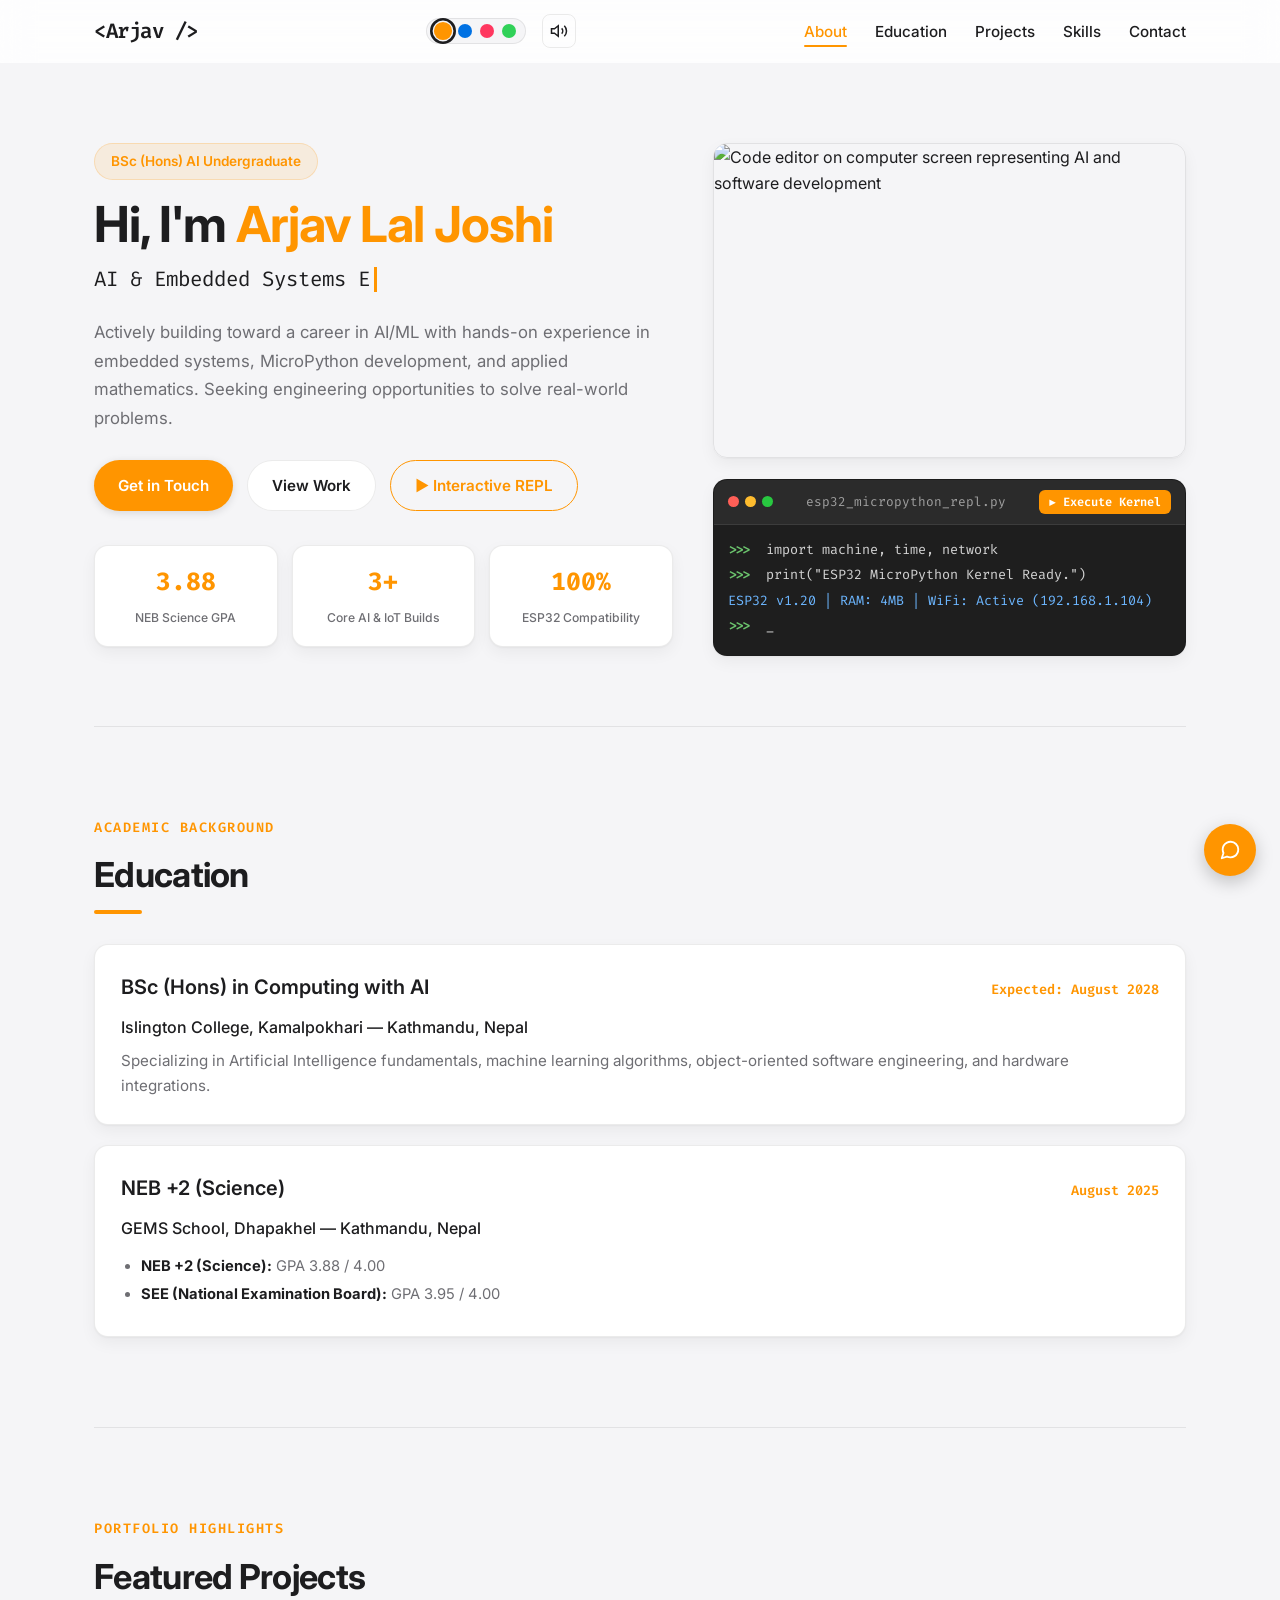
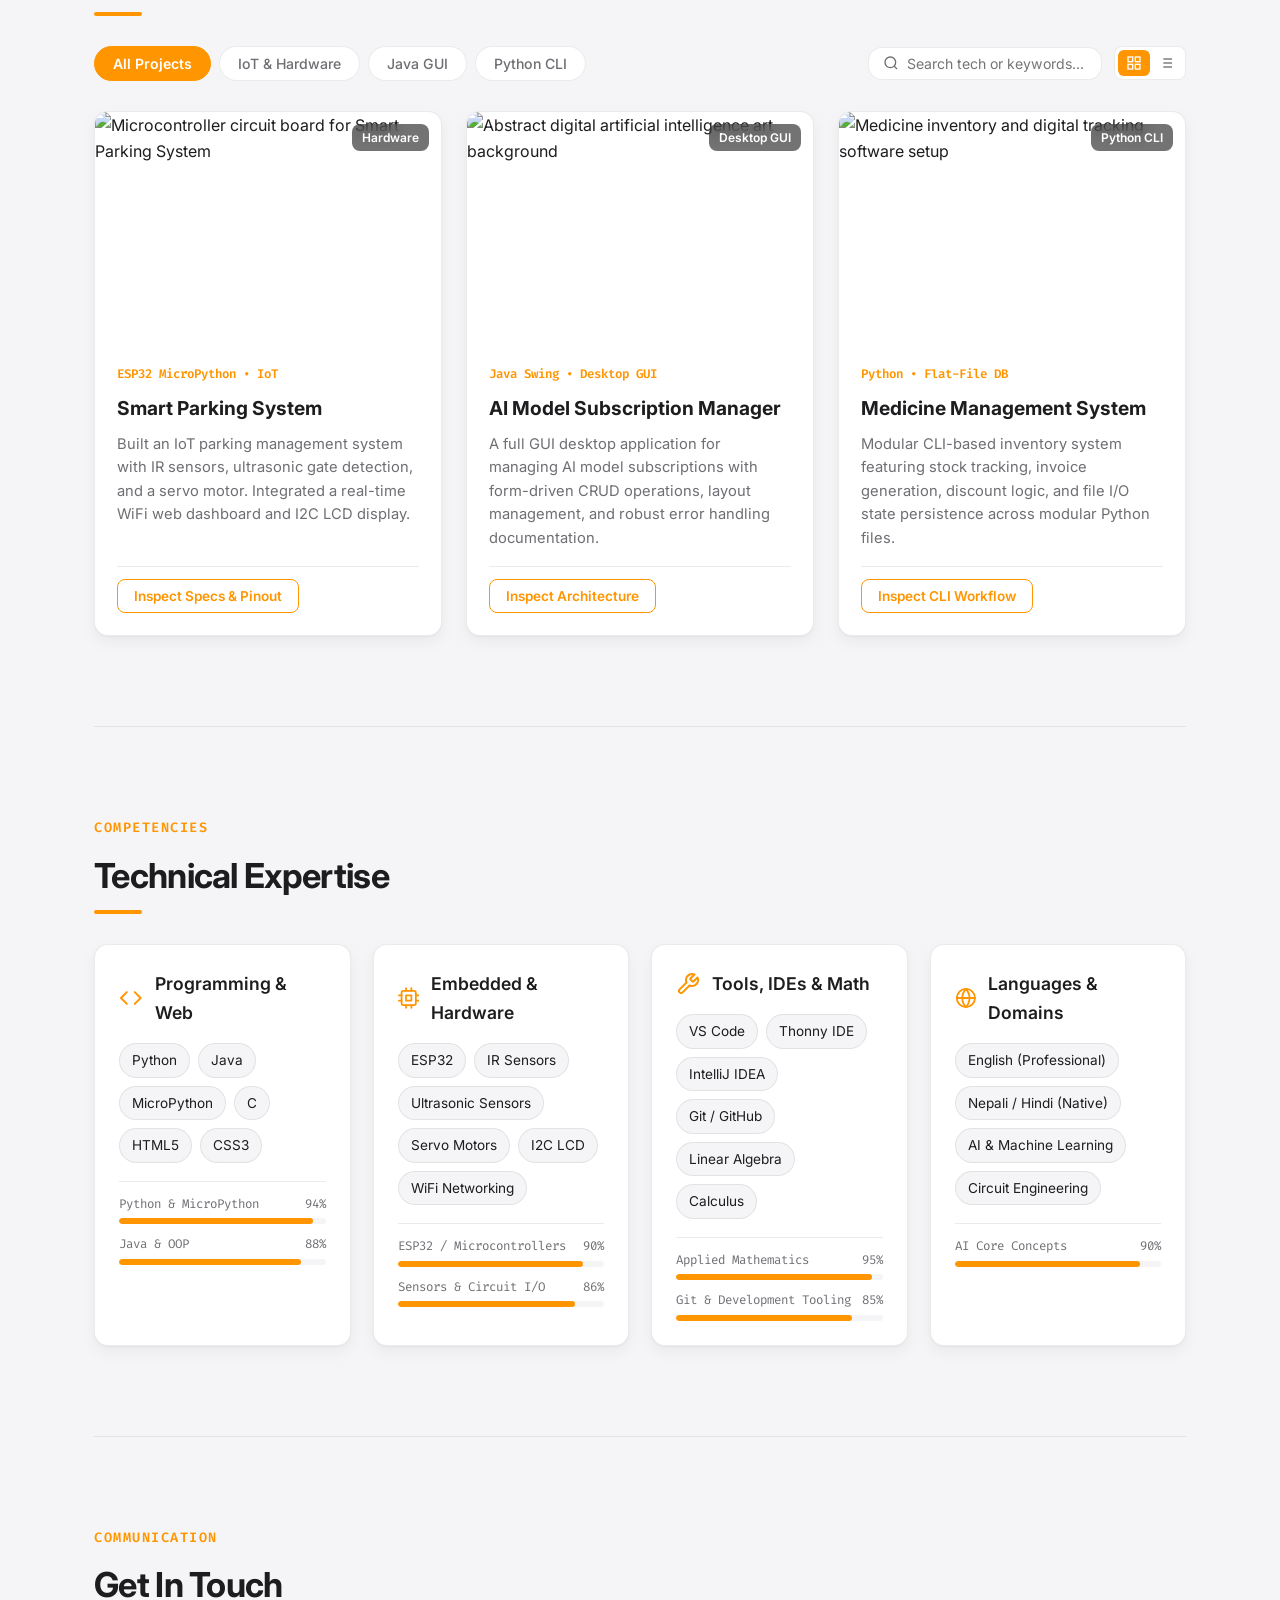
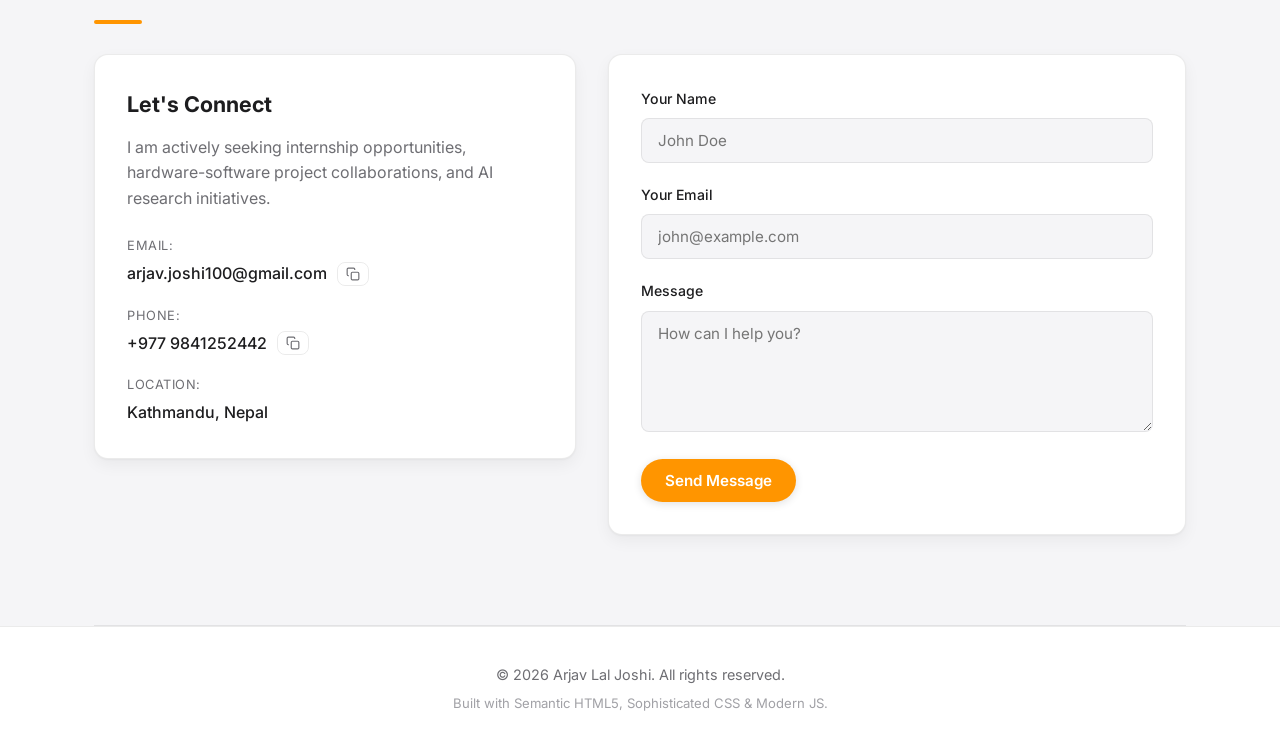
==== index.html @ ec27a420 "First commit" ====
<!DOCTYPE html>
<html lang="en">
<head>
    <meta charset="UTF-8">
    <meta name="viewport" content="width=device-width, initial-scale=1.0">
    <meta name="description" content="Personal portfolio of Arjav Lal Joshi showcasing AI/ML projects, embedded systems, technical skills, education, and contact information.">
    <meta name="keywords" content="Arjav Lal Joshi, AI, Machine Learning, Embedded Systems, ESP32, Python, Java, Portfolio, Islington College">
    <meta name="author" content="Arjav Lal Joshi">
    <meta name="theme-color" content="#f5f5f7">
    
    <!-- Open Graph / Social Media Meta Tags -->
    <meta property="og:type" content="website">
    <meta property="og:title" content="Arjav Lal Joshi | Computing & AI Portfolio">
    <meta property="og:description" content="Explore AI/ML projects, embedded hardware solutions, and technical expertise by Arjav Lal Joshi.">
    <meta property="og:image" content="images/hero-code.jpg">
    <meta property="og:locale" content="en_US">

    <!-- Twitter Card Meta Tags -->
    <meta name="twitter:card" content="summary_large_image">
    <meta name="twitter:title" content="Arjav Lal Joshi | Computing & AI Portfolio">
    <meta name="twitter:description" content="Explore AI/ML projects, embedded hardware solutions, and technical expertise by Arjav Lal Joshi.">
    <meta name="twitter:image" content="images/hero-code.jpg">

    <title>Arjav Lal Joshi | Computing & AI Portfolio</title>
    
    <!-- SVG Favicon Data URI to eliminate 404 Lighthouse latency -->
    <link rel="icon" type="image/svg+xml" href="data:image/svg+xml,<svg xmlns='http://www.w3.org/2000/svg' viewBox='0 0 100 100'><text y='.9em' font-size='90'>⚡</text></svg>">

    <!-- Preconnect & Google Fonts -->
    <link rel="preconnect" href="https://fonts.googleapis.com">
    <link rel="preconnect" href="https://fonts.gstatic.com" crossorigin>
    <link href="https://fonts.googleapis.com/css2?family=Fira+Code:wght@400;600&family=Inter:wght@300;400;500;600;700;800&display=swap" rel="stylesheet">
    
    <!-- Stylesheet -->
    <link rel="stylesheet" href="style.css">

    <!-- JSON-LD Structured Data for SEO -->
    <script type="application/ld+json">
    {
      "@context": "https://schema.org",
      "@type": "Person",
      "name": "Arjav Lal Joshi",
      "jobTitle": "Undergraduate Computing & AI Student",
      "almaMater": "Islington College",
      "email": "arjav.joshi100@gmail.com",
      "telephone": "+9779841252442",
      "address": {
        "@type": "PostalAddress",
        "addressLocality": "Kathmandu",
        "addressCountry": "Nepal"
      },
      "knowsAbout": ["Artificial Intelligence", "Machine Learning", "Embedded Systems", "ESP32", "Python", "Java", "IoT"]
    }
    </script>
</head>
<body>
    <div class="scroll-progress" id="scrollProgress" aria-hidden="true"></div>

    <!-- Skip link for accessibility -->
    <a href="#main-content" class="skip-to-content">Skip to main content</a>

    <!-- Header Navigation -->
    <header class="navbar">
        <div class="nav-container">
            <a href="#about" class="logo" aria-label="Arjav Lal Joshi Home">&lt;Arjav /&gt;</a>
            
            <div class="nav-controls">
                <div class="theme-switcher" title="Change Palette Accent">
                    <button class="theme-dot active" data-theme="amber" title="Royal Amber Gold" aria-label="Amber Gold Theme"></button>
                    <button class="theme-dot" data-theme="sapphire" title="Royal Sapphire Blue" aria-label="Sapphire Theme"></button>
                    <button class="theme-dot" data-theme="crimson" title="Crimson Rose" aria-label="Crimson Theme"></button>
                    <button class="theme-dot" data-theme="sage" title="Forest Sage" aria-label="Sage Theme"></button>
                </div>
                <button id="soundToggle" class="icon-btn" title="Toggle Sound Feedback" aria-label="Toggle Sound Feedback">
                    <svg class="sound-icon" width="18" height="18" viewBox="0 0 24 24" fill="none" stroke="currentColor" stroke-width="2"><polygon points="11 5 6 9 2 9 2 15 6 15 11 19 11 5"></polygon><path class="sound-wave" d="M19.07 4.93a10 10 0 0 1 0 14.14M15.54 8.46a5 5 0 0 1 0 7.07"></path></svg>
                </button>
            </div>

            <button class="menu-toggle" id="menuToggle" aria-label="Toggle Navigation Menu" aria-expanded="false">
                <span class="hamburger-bar"></span>
                <span class="hamburger-bar"></span>
                <span class="hamburger-bar"></span>
            </button>
            <nav id="primaryNav" class="nav-menu">
                <ul class="nav-links">
                    <li><a href="#about">About</a></li>
                    <li><a href="#education">Education</a></li>
                    <li><a href="#projects">Projects</a></li>
                    <li><a href="#skills">Skills</a></li>
                    <li><a href="#contact">Contact</a></li>
                </ul>
            </nav>
        </div>
    </header>

    <!-- Ambient Background Blobs -->
    <div class="ambient-background" aria-hidden="true">
        <div class="blob blob-1"></div>
        <div class="blob blob-2"></div>
    </div>

    <!-- Main Content -->
    <main id="main-content">

        <!-- Hero / About Section -->
        <section id="about" class="hero-section reveal">
            <div class="hero-content">
                <div class="badge-wrapper">
                    <span class="badge">BSc (Hons) AI Undergraduate</span>
                </div>
                <h1>Hi, I'm <span class="highlight">Arjav Lal Joshi</span></h1>
                <h2><span id="typing-text" class="typing-text">AI &amp; Embedded Systems Engineer</span><span class="cursor" aria-hidden="true">&nbsp;</span></h2>
                <p class="bio">
                    Actively building toward a career in AI/ML with hands-on experience in embedded systems, MicroPython development, and applied mathematics. Seeking engineering opportunities to solve real-world problems.
                </p>
                <div class="hero-cta">
                    <a href="#contact" class="btn btn-primary">Get in Touch</a>
                    <a href="#projects" class="btn btn-secondary">View Work</a>
                    <button id="openTerminalBtn" class="btn btn-outline">▶ Interactive REPL</button>
                </div>

                <!-- Hero Stats Counter Band -->
                <div class="hero-stats-band">
                    <div class="stat-card glow-card">
                        <span class="stat-number" data-target="3.88">3.88</span>
                        <span class="stat-label">NEB Science GPA</span>
                    </div>
                    <div class="stat-card glow-card">
                        <span class="stat-number" data-target="3">3+</span>
                        <span class="stat-label">Core AI &amp; IoT Builds</span>
                    </div>
                    <div class="stat-card glow-card">
                        <span class="stat-number" data-target="100">100%</span>
                        <span class="stat-label">ESP32 Compatibility</span>
                    </div>
                </div>
            </div>

            <div class="hero-right-column">
                <div class="hero-image image-tilt">
                    <div class="img-wrapper">
                        <img src="images/hero-code.jpg" alt="Code editor on computer screen representing AI and software development" width="800" height="533" loading="eager" fetchpriority="high" decoding="async">
                    </div>
                </div>

                <!-- Interactive Hardware / Python Simulator Widget -->
                <div class="hero-terminal glow-card" id="heroTerminal">
                    <div class="terminal-header">
                        <div class="terminal-dots">
                            <span class="dot red"></span>
                            <span class="dot yellow"></span>
                            <span class="dot green"></span>
                        </div>
                        <span class="terminal-title">esp32_micropython_repl.py</span>
                        <button class="terminal-run-btn" id="runTerminalBtn">▶ Execute Kernel</button>
                    </div>
                    <div class="terminal-body" id="terminalConsole">
                        <div class="term-line"><span class="term-prompt">&gt;&gt;&gt;</span> import machine, time, network</div>
                        <div class="term-line"><span class="term-prompt">&gt;&gt;&gt;</span> print("ESP32 MicroPython Kernel Ready.")</div>
                        <div class="term-line term-out">ESP32 v1.20 | RAM: 4MB | WiFi: Active (192.168.1.104)</div>
                        <div class="term-line"><span class="term-prompt">&gt;&gt;&gt;</span> <span class="term-cursor">_</span></div>
                    </div>
                </div>
            </div>
        </section>

        <!-- Education Section -->
        <section id="education" class="section reveal">
            <div class="section-header">
                <span class="section-tag">Academic Background</span>
                <h2 class="section-title">Education</h2>
            </div>
            <div class="timeline">
                <article class="timeline-card glow-card">
                    <div class="card-header">
                        <h3>BSc (Hons) in Computing with AI</h3>
                        <span class="date">Expected: August 2028</span>
                    </div>
                    <p class="institution">Islington College, Kamalpokhari — Kathmandu, Nepal</p>
                    <p class="card-desc">Specializing in Artificial Intelligence fundamentals, machine learning algorithms, object-oriented software engineering, and hardware integrations.</p>
                </article>

                <article class="timeline-card glow-card">
                    <div class="card-header">
                        <h3>NEB +2 (Science)</h3>
                        <span class="date">August 2025</span>
                    </div>
                    <p class="institution">GEMS School, Dhapakhel — Kathmandu, Nepal</p>
                    <ul class="gpa-list">
                        <li><strong>NEB +2 (Science):</strong> GPA 3.88 / 4.00</li>
                        <li><strong>SEE (National Examination Board):</strong> GPA 3.95 / 4.00</li>
                    </ul>
                </article>
            </div>
        </section>

        <!-- Projects Section -->
        <section id="projects" class="section reveal">
            <div class="section-header">
                <span class="section-tag">Portfolio Highlights</span>
                <h2 class="section-title">Featured Projects</h2>
            </div>

            <!-- Interactive Project Filter & View Controls -->
            <div class="project-toolbar">
                <div class="filter-container" role="tablist" aria-label="Project Categories">
                    <button class="filter-btn active" data-filter="all" role="tab" aria-selected="true">All Projects</button>
                    <button class="filter-btn" data-filter="iot" role="tab" aria-selected="false">IoT &amp; Hardware</button>
                    <button class="filter-btn" data-filter="java" role="tab" aria-selected="false">Java GUI</button>
                    <button class="filter-btn" data-filter="python" role="tab" aria-selected="false">Python CLI</button>
                </div>

                <div class="project-actions-bar">
                    <div class="search-box">
                        <svg width="16" height="16" viewBox="0 0 24 24" fill="none" stroke="currentColor" stroke-width="2"><circle cx="11" cy="11" r="8"></circle><line x1="21" y1="21" x2="16.65" y2="16.65"></line></svg>
                        <input type="text" id="projectSearch" placeholder="Search tech or keywords..." aria-label="Search Projects">
                    </div>
                    <div class="layout-toggle" role="group" aria-label="Project View Layout">
                        <button id="gridViewBtn" class="layout-btn active" title="Grid View" aria-label="Grid View">
                            <svg width="16" height="16" viewBox="0 0 24 24" fill="none" stroke="currentColor" stroke-width="2"><rect x="3" y="3" width="7" height="7"></rect><rect x="14" y="3" width="7" height="7"></rect><rect x="14" y="14" width="7" height="7"></rect><rect x="3" y="14" width="7" height="7"></rect></svg>
                        </button>
                        <button id="listViewBtn" class="layout-btn" title="List View" aria-label="List View">
                            <svg width="16" height="16" viewBox="0 0 24 24" fill="none" stroke="currentColor" stroke-width="2"><line x1="8" y1="6" x2="21" y2="6"></line><line x1="8" y1="12" x2="21" y2="12"></line><line x1="8" y1="18" x2="21" y2="18"></line><line x1="3" y1="6" x2="3.01" y2="6"></line><line x1="3" y1="12" x2="3.01" y2="12"></line><line x1="3" y1="18" x2="3.01" y2="18"></line></svg>
                        </button>
                    </div>
                </div>
            </div>

            <div class="projects-grid" id="projectsGrid">

                <article class="project-card glow-card" data-category="iot" data-tags="esp32 micropython iot hardware web dashboard ultrasonic servo">
                    <div class="project-image">
                        <img src="images/smart-parking.jpg" alt="Microcontroller circuit board for Smart Parking System" width="600" height="400" loading="lazy" decoding="async">
                        <span class="project-badge">Hardware</span>
                    </div>
                    <div class="project-content">
                        <span class="project-tag">ESP32 MicroPython • IoT</span>
                        <h3>Smart Parking System</h3>
                        <p>Built an IoT parking management system with IR sensors, ultrasonic gate detection, and a servo motor. Integrated a real-time WiFi web dashboard and I2C LCD display.</p>
                        <div class="project-card-footer">
                            <button class="btn btn-sm btn-outline inspect-project-btn" data-project="parking">
                                Inspect Specs &amp; Pinout
                            </button>
                        </div>
                    </div>
                </article>

                <article class="project-card glow-card" data-category="java" data-tags="java swing desktop gui crud oops layout data-structures">
                    <div class="project-image">
                        <img src="images/ai-manager.jpg" alt="Abstract digital artificial intelligence art background" width="600" height="400" loading="lazy" decoding="async">
                        <span class="project-badge">Desktop GUI</span>
                    </div>
                    <div class="project-content">
                        <span class="project-tag">Java Swing • Desktop GUI</span>
                        <h3>AI Model Subscription Manager</h3>
                        <p>A full GUI desktop application for managing AI model subscriptions with form-driven CRUD operations, layout management, and robust error handling documentation.</p>
                        <div class="project-card-footer">
                            <button class="btn btn-sm btn-outline inspect-project-btn" data-project="aimanager">
                                Inspect Architecture
                            </button>
                        </div>
                    </div>
                </article>

                <article class="project-card glow-card" data-category="python" data-tags="python cli modular inventory stock invoice file-io database">
                    <div class="project-image">
                        <img src="images/medicine-app.jpg" alt="Medicine inventory and digital tracking software setup" width="600" height="400" loading="lazy" decoding="async">
                        <span class="project-badge">Python CLI</span>
                    </div>
                    <div class="project-content">
                        <span class="project-tag">Python • Flat-File DB</span>
                        <h3>Medicine Management System</h3>
                        <p>Modular CLI-based inventory system featuring stock tracking, invoice generation, discount logic, and file I/O state persistence across modular Python files.</p>
                        <div class="project-card-footer">
                            <button class="btn btn-sm btn-outline inspect-project-btn" data-project="medicine">
                                Inspect CLI Workflow
                            </button>
                        </div>
                    </div>
                </article>

            </div>
        </section>

        <!-- Skills Section -->
        <section id="skills" class="section reveal">
            <div class="section-header">
                <span class="section-tag">Competencies</span>
                <h2 class="section-title">Technical Expertise</h2>
            </div>
            <div class="skills-grid">
                
                <div class="skill-category glow-card">
                    <div class="skill-category-header">
                        <svg width="24" height="24" viewBox="0 0 24 24" fill="none" stroke="currentColor" stroke-width="2" stroke-linecap="round" stroke-linejoin="round" aria-hidden="true"><polyline points="16 18 22 12 16 6"></polyline><polyline points="8 6 2 12 8 18"></polyline></svg>
                        <h3>Programming &amp; Web</h3>
                    </div>
                    <div class="skill-tags">
                        <span>Python</span>
                        <span>Java</span>
                        <span>MicroPython</span>
                        <span>C</span>
                        <span>HTML5</span>
                        <span>CSS3</span>
                    </div>
                    <div class="skill-meter-group">
                        <div class="skill-meter">
                            <div class="skill-meter-label"><span>Python &amp; MicroPython</span> <span>94%</span></div>
                            <div class="skill-bar-bg"><div class="skill-bar-fill" style="width: 94%;"></div></div>
                        </div>
                        <div class="skill-meter">
                            <div class="skill-meter-label"><span>Java &amp; OOP</span> <span>88%</span></div>
                            <div class="skill-bar-bg"><div class="skill-bar-fill" style="width: 88%;"></div></div>
                        </div>
                    </div>
                </div>

                <div class="skill-category glow-card">
                    <div class="skill-category-header">
                        <svg width="24" height="24" viewBox="0 0 24 24" fill="none" stroke="currentColor" stroke-width="2" stroke-linecap="round" stroke-linejoin="round" aria-hidden="true"><rect x="4" y="4" width="16" height="16" rx="2" ry="2"></rect><rect x="9" y="9" width="6" height="6"></rect><line x1="9" y1="1" x2="9" y2="4"></line><line x1="15" y1="1" x2="15" y2="4"></line><line x1="9" y1="20" x2="9" y2="23"></line><line x1="15" y1="20" x2="15" y2="23"></line><line x1="20" y1="9" x2="23" y2="9"></line><line x1="20" y1="15" x2="23" y2="15"></line><line x1="1" y1="9" x2="4" y2="9"></line><line x1="1" y1="15" x2="4" y2="15"></line></svg>
                        <h3>Embedded &amp; Hardware</h3>
                    </div>
                    <div class="skill-tags">
                        <span>ESP32</span>
                        <span>IR Sensors</span>
                        <span>Ultrasonic Sensors</span>
                        <span>Servo Motors</span>
                        <span>I2C LCD</span>
                        <span>WiFi Networking</span>
                    </div>
                    <div class="skill-meter-group">
                        <div class="skill-meter">
                            <div class="skill-meter-label"><span>ESP32 / Microcontrollers</span> <span>90%</span></div>
                            <div class="skill-bar-bg"><div class="skill-bar-fill" style="width: 90%;"></div></div>
                        </div>
                        <div class="skill-meter">
                            <div class="skill-meter-label"><span>Sensors &amp; Circuit I/O</span> <span>86%</span></div>
                            <div class="skill-bar-bg"><div class="skill-bar-fill" style="width: 86%;"></div></div>
                        </div>
                    </div>
                </div>

                <div class="skill-category glow-card">
                    <div class="skill-category-header">
                        <svg width="24" height="24" viewBox="0 0 24 24" fill="none" stroke="currentColor" stroke-width="2" stroke-linecap="round" stroke-linejoin="round" aria-hidden="true"><path d="M14.7 6.3a1 1 0 0 0 0 1.4l1.6 1.6a1 1 0 0 0 1.4 0l3.77-3.77a6 6 0 0 1-7.94 7.94l-6.91 6.91a2.12 2.12 0 0 1-3-3l6.91-6.91a6 6 0 0 1 7.94-7.94l-3.76 3.76z"></path></svg>
                        <h3>Tools, IDEs &amp; Math</h3>
                    </div>
                    <div class="skill-tags">
                        <span>VS Code</span>
                        <span>Thonny IDE</span>
                        <span>IntelliJ IDEA</span>
                        <span>Git / GitHub</span>
                        <span>Linear Algebra</span>
                        <span>Calculus</span>
                    </div>
                    <div class="skill-meter-group">
                        <div class="skill-meter">
                            <div class="skill-meter-label"><span>Applied Mathematics</span> <span>95%</span></div>
                            <div class="skill-bar-bg"><div class="skill-bar-fill" style="width: 95%;"></div></div>
                        </div>
                        <div class="skill-meter">
                            <div class="skill-meter-label"><span>Git &amp; Development Tooling</span> <span>85%</span></div>
                            <div class="skill-bar-bg"><div class="skill-bar-fill" style="width: 85%;"></div></div>
                        </div>
                    </div>
                </div>

                <div class="skill-category glow-card">
                    <div class="skill-category-header">
                        <svg width="24" height="24" viewBox="0 0 24 24" fill="none" stroke="currentColor" stroke-width="2" stroke-linecap="round" stroke-linejoin="round" aria-hidden="true"><circle cx="12" cy="12" r="10"></circle><line x1="2" y1="12" x2="22" y2="12"></line><path d="M12 2a15.3 15.3 0 0 1 4 10 15.3 15.3 0 0 1-4 10 15.3 15.3 0 0 1-4-10 15.3 15.3 0 0 1 4-10z"></path></svg>
                        <h3>Languages &amp; Domains</h3>
                    </div>
                    <div class="skill-tags">
                        <span>English (Professional)</span>
                        <span>Nepali / Hindi (Native)</span>
                        <span>AI &amp; Machine Learning</span>
                        <span>Circuit Engineering</span>
                    </div>
                    <div class="skill-meter-group">
                        <div class="skill-meter">
                            <div class="skill-meter-label"><span>AI Core Concepts</span> <span>90%</span></div>
                            <div class="skill-bar-bg"><div class="skill-bar-fill" style="width: 90%;"></div></div>
                        </div>
                    </div>
                </div>

            </div>
        </section>

        <!-- Contact Section -->
        <section id="contact" class="section reveal">
            <div class="section-header">
                <span class="section-tag">Communication</span>
                <h2 class="section-title">Get In Touch</h2>
            </div>
            <div class="contact-container">
                <div class="contact-info glow-card">
                    <h3>Let's Connect</h3>
                    <p>I am actively seeking internship opportunities, hardware-software project collaborations, and AI research initiatives.</p>
                    
                    <address class="contact-details">
                        <div class="contact-item">
                            <span class="contact-label">Email:</span>
                            <div class="contact-action-row">
                                <a href="mailto:arjav.joshi100@gmail.com" class="contact-link">arjav.joshi100@gmail.com</a>
                                <button class="copy-btn" data-copy="arjav.joshi100@gmail.com" title="Copy Email" aria-label="Copy Email">
                                    <svg width="14" height="14" viewBox="0 0 24 24" fill="none" stroke="currentColor" stroke-width="2"><rect x="9" y="9" width="13" height="13" rx="2" ry="2"></rect><path d="M5 15H4a2 2 0 0 1-2-2V4a2 2 0 0 1 2-2h9a2 2 0 0 1 2 2v1"></path></svg>
                                </button>
                            </div>
                        </div>
                        <div class="contact-item">
                            <span class="contact-label">Phone:</span>
                            <div class="contact-action-row">
                                <a href="tel:+9779841252442" class="contact-link">+977 9841252442</a>
                                <button class="copy-btn" data-copy="+9779841252442" title="Copy Phone" aria-label="Copy Phone">
                                    <svg width="14" height="14" viewBox="0 0 24 24" fill="none" stroke="currentColor" stroke-width="2"><rect x="9" y="9" width="13" height="13" rx="2" ry="2"></rect><path d="M5 15H4a2 2 0 0 1-2-2V4a2 2 0 0 1 2-2h9a2 2 0 0 1 2 2v1"></path></svg>
                                </button>
                            </div>
                        </div>
                        <div class="contact-item">
                            <span class="contact-label">Location:</span>
                            <span class="contact-value">Kathmandu, Nepal</span>
                        </div>
                    </address>
                </div>

                <form class="contact-form glow-card" id="contactForm" aria-label="Contact Form">
                    <div class="form-group">
                        <label for="name">Your Name</label>
                        <input type="text" id="name" name="name" placeholder="John Doe" required autocomplete="name">
                    </div>

                    <div class="form-group">
                        <label for="email">Your Email</label>
                        <input type="email" id="email" name="email" placeholder="john@example.com" required autocomplete="email">
                    </div>

                    <div class="form-group">
                        <label for="message">Message</label>
                        <textarea id="message" name="message" rows="5" placeholder="How can I help you?" required></textarea>
                    </div>

                    <button type="submit" class="btn btn-primary" id="submitBtn">
                        <span>Send Message</span>
                    </button>
                    <div id="formFeedback" class="form-feedback" aria-live="polite"></div>
                </form>
            </div>
        </section>

    </main>

    <!-- Project Inspect Modal Dialog -->
    <div id="projectModal" class="modal-overlay" aria-hidden="true" role="dialog" aria-modal="true" aria-labelledby="modalTitle">
        <div class="modal-card glow-card">
            <div class="modal-header">
                <h3 id="modalTitle">Project Specification</h3>
                <button class="modal-close" id="modalCloseBtn" aria-label="Close Dialog">&times;</button>
            </div>
            <div class="modal-body" id="modalBodyContent">
                <!-- Injected dynamically via script.js -->
            </div>
        </div>
    </div>

    <!-- Footer -->
    <footer>
        <div class="footer-content">
            <p>&copy; 2026 Arjav Lal Joshi. All rights reserved.</p>
            <p class="footer-subtitle">Built with Semantic HTML5, Sophisticated CSS &amp; Modern JS.</p>
        </div>
    </footer>

    <!-- Interactive Script -->
    <script src="script.js"></script>

    <!-- Chat Widget: a macOS Messages–style Q&A helper about Arjav.
         Draggable, closed by default, invite bubble nudges the visitor. -->
    <div id="mcChatWidget" class="mc-chat-widget">
        <div class="mc-invite-bubble" id="mcInviteBubble" role="button" tabindex="0">
            Ask me about Arjav!
        </div>

        <button class="mc-toggle-btn" id="mcToggleBtn" aria-label="Open chat about Arjav" aria-expanded="false" title="Ask about Arjav">
            <svg width="22" height="22" viewBox="0 0 24 24" fill="none" stroke="currentColor" stroke-width="2" stroke-linecap="round" stroke-linejoin="round" aria-hidden="true"><path d="M21 11.5a8.38 8.38 0 0 1-.9 3.8 8.5 8.5 0 0 1-7.6 4.7 8.38 8.38 0 0 1-3.8-.9L3 21l1.9-5.7a8.38 8.38 0 0 1-.9-3.8 8.5 8.5 0 0 1 4.7-7.6 8.38 8.38 0 0 1 3.8-.9h.5a8.48 8.48 0 0 1 8 8v.5z"></path></svg>
        </button>

        <div class="mc-chat-panel" id="mcChatPanel" aria-hidden="true">
            <div class="mc-chat-header" id="mcChatHeader">
                <div class="terminal-dots" aria-hidden="true">
                    <span class="dot red"></span>
                    <span class="dot yellow"></span>
                    <span class="dot green"></span>
                </div>
                <span class="mc-chat-title">Chat about Arjav</span>
                <button class="mc-chat-close" id="mcChatClose" aria-label="Close chat">×</button>
            </div>
            <div class="mc-chat-log" id="mcChatLog" aria-live="polite"></div>
            <form class="mc-chat-input-row" id="mcChatForm">
                <input type="text" id="mcChatInput" class="mc-chat-input" placeholder="Type a message..." autocomplete="off" maxlength="140" aria-label="Type your question about Arjav">
                <button type="submit" class="mc-chat-send" aria-label="Send message">
                    <svg width="16" height="16" viewBox="0 0 24 24" fill="none" stroke="currentColor" stroke-width="2" stroke-linecap="round" stroke-linejoin="round" aria-hidden="true"><line x1="22" y1="2" x2="11" y2="13"></line><polygon points="22 2 15 22 11 13 2 9 22 2"></polygon></svg>
                </button>
            </form>
        </div>
    </div>
</body>
</html>
---- style.css ----
/* ==========================================================================
   Portfolio Styling — Clean macOS-inspired Light Theme
   Palette: White & light gray surfaces, San Francisco system font,
            simple flat accent colors (blue / orange / pink / green)
   ========================================================================== */

/* --- CSS Custom Properties & Design System --- */
:root {
    --bg-main: #f5f5f7;
    --bg-card: #ffffff;
    --bg-card-hover: #ffffff;
    --primary: #ff9500;
    /* macOS Orange */
    --primary-hover: #e07d00;
    --accent: #0071e3;
    /* macOS Blue */
    --text-main: #1d1d1f;
    --text-muted: #6e6e73;
    --border-color: rgba(0, 0, 0, 0.08);
    --border-glow: rgba(0, 0, 0, 0.16);
    --font-heading: -apple-system, BlinkMacSystemFont, 'SF Pro Display', 'Inter', 'Segoe UI', Roboto, Helvetica, Arial, sans-serif;
    --font-code: ui-monospace, 'SF Mono', 'Fira Code', Menlo, Consolas, monospace;
    --radius-sm: 8px;
    --radius-md: 14px;
    --radius-lg: 980px;
    --shadow-card: 0 1px 2px rgba(0, 0, 0, 0.04), 0 6px 16px rgba(0, 0, 0, 0.05);
    --shadow-card-hover: 0 10px 28px rgba(0, 0, 0, 0.10);
    --transition-fast: 0.2s cubic-bezier(0.4, 0, 0.2, 1);
    --transition-normal: 0.35s cubic-bezier(0.4, 0, 0.2, 1);
}

/* --- Simple Accent Theme Switching (macOS System Colors) --- */
[data-active-theme="amber"] {
    --primary: #ff9500;
    /* Orange */
    --primary-hover: #e07d00;
    --accent: #0071e3;
}

[data-active-theme="sapphire"] {
    --primary: #0071e3;
    /* Blue */
    --primary-hover: #005bb5;
    --accent: #5e5ce6;
}

[data-active-theme="crimson"] {
    --primary: #ff375f;
    /* Pink/Red */
    --primary-hover: #d81b46;
    --accent: #ff9500;
}

[data-active-theme="sage"] {
    --primary: #30d158;
    /* Green */
    --primary-hover: #24a544;
    --accent: #0071e3;
}

/* --- Accessibility Skip Link --- */
.skip-to-content {
    position: absolute;
    top: -100px;
    left: 16px;
    background: var(--primary);
    color: #ffffff;
    padding: 12px 20px;
    border-radius: var(--radius-sm);
    font-weight: 700;
    z-index: 9999;
    transition: top 0.2s ease;
    text-decoration: none;
}

.skip-to-content:focus {
    top: 16px;
}

/* --- Base Reset & Setup --- */
*,
*::before,
*::after {
    margin: 0;
    padding: 0;
    box-sizing: border-box;
}

html {
    scroll-behavior: smooth;
    color-scheme: light;
}

body {
    font-family: var(--font-heading);
    background-color: var(--bg-main);
    color: var(--text-main);
    line-height: 1.65;
    overflow-x: hidden;
    min-height: 100vh;
    position: relative;
    -webkit-font-smoothing: antialiased;
}

img {
    max-width: 100%;
    height: auto;
    display: block;
    object-fit: cover;
}

/* --- Ambient Background: kept minimal for a clean, simple look --- */
.ambient-background {
    display: none;
}

/* --- Scroll Progress Bar (premium "configurator" style indicator) --- */
.scroll-progress {
    position: fixed;
    top: 0;
    left: 0;
    height: 3px;
    width: 0%;
    background: var(--primary);
    z-index: 1200;
    transition: width 0.1s linear;
}

/* --- Navigation Header (macOS menu-bar style) --- */
.navbar {
    position: sticky;
    top: 0;
    z-index: 1000;
    background: rgba(255, 255, 255, 0.82);
    backdrop-filter: blur(16px) saturate(180%);
    -webkit-backdrop-filter: blur(16px) saturate(180%);
    border-bottom: 1px solid transparent;
    transition: box-shadow var(--transition-normal), border-color var(--transition-normal), padding var(--transition-normal);
}

/* Added/removed via JS as the page scrolls, for a subtle "settle" effect */
.navbar.scrolled {
    border-bottom-color: var(--border-color);
    box-shadow: 0 4px 20px rgba(0, 0, 0, 0.06);
}

.navbar.scrolled .nav-container {
    padding: 10px 24px;
}

.nav-container {
    max-width: 1140px;
    margin: 0 auto;
    display: flex;
    justify-content: space-between;
    align-items: center;
    padding: 14px 24px;
    gap: 16px;
}

.logo {
    font-family: var(--font-code);
    font-weight: 600;
    font-size: 1.3rem;
    color: var(--text-main);
    text-decoration: none;
    letter-spacing: -0.5px;
    transition: color var(--transition-fast);
}

.logo:hover {
    color: var(--primary);
}

.nav-controls {
    display: flex;
    align-items: center;
    gap: 16px;
}

.theme-switcher {
    display: flex;
    align-items: center;
    gap: 8px;
    background: var(--bg-main);
    padding: 5px 9px;
    border-radius: var(--radius-lg);
    border: 1px solid var(--border-color);
}

.theme-dot {
    width: 14px;
    height: 14px;
    border-radius: 50%;
    border: none;
    cursor: pointer;
    transition: transform var(--transition-fast), box-shadow var(--transition-fast);
}

.theme-dot[data-theme="amber"] {
    background: #ff9500;
}

.theme-dot[data-theme="sapphire"] {
    background: #0071e3;
}

.theme-dot[data-theme="crimson"] {
    background: #ff375f;
}

.theme-dot[data-theme="sage"] {
    background: #30d158;
}

.theme-dot:hover,
.theme-dot.active {
    transform: scale(1.3);
    outline: 2px solid var(--text-main);
    outline-offset: 1px;
}

.icon-btn {
    background: transparent;
    border: 1px solid var(--border-color);
    color: var(--text-main);
    padding: 7px;
    border-radius: var(--radius-sm);
    cursor: pointer;
    display: inline-flex;
    align-items: center;
    justify-content: center;
    transition: all var(--transition-fast);
}

.icon-btn:hover {
    background: var(--bg-main);
    color: var(--primary);
}

.nav-links {
    display: flex;
    list-style: none;
    gap: 28px;
}

.nav-links a {
    color: var(--text-main);
    text-decoration: none;
    font-size: 0.95rem;
    font-weight: 500;
    padding: 6px 0;
    transition: color var(--transition-fast);
    position: relative;
}

.nav-links a::after {
    content: '';
    position: absolute;
    bottom: 0;
    left: 0;
    width: 0%;
    height: 2px;
    background: var(--primary);
    transition: width var(--transition-fast);
    border-radius: 2px;
}

.nav-links a:hover::after,
.nav-links a:focus-visible::after {
    width: 100%;
}

.nav-links a:hover {
    color: var(--primary);
}

/* Scrollspy: added via JS to whichever link matches the section in view */
.nav-links a.active {
    color: var(--primary);
}

.nav-links a.active::after {
    width: 100%;
}

/* Mobile Menu Toggle */
.menu-toggle {
    display: none;
    background: transparent;
    border: none;
    cursor: pointer;
    padding: 8px;
    flex-direction: column;
    gap: 5px;
}

.hamburger-bar {
    width: 24px;
    height: 2px;
    background-color: var(--text-main);
    border-radius: 2px;
    transition: transform var(--transition-fast), opacity var(--transition-fast);
}

/* --- Layout Containers --- */
main {
    max-width: 1140px;
    margin: 0 auto;
    padding: 0 24px;
}

.section {
    padding: 90px 0;
    border-bottom: 1px solid var(--border-color);
}

.section-header {
    margin-bottom: 40px;
}

.section-tag {
    font-family: var(--font-code);
    font-size: 0.85rem;
    color: var(--primary);
    text-transform: uppercase;
    letter-spacing: 1.5px;
    display: block;
    margin-bottom: 8px;
    font-weight: 600;
}

.section-title {
    font-size: 2.15rem;
    font-weight: 700;
    color: var(--text-main);
    position: relative;
    display: inline-block;
    letter-spacing: -0.02em;
}

.section-title::after {
    content: '';
    position: absolute;
    bottom: -10px;
    left: 0;
    width: 48px;
    height: 4px;
    background: var(--primary);
    border-radius: 4px;
}

/* --- Hero Section --- */
.hero-section {
    display: grid;
    grid-template-columns: 1.1fr 0.9fr;
    gap: 40px;
    align-items: start;
    padding: 80px 0 70px;
    border-bottom: 1px solid var(--border-color);
}

.badge-wrapper {
    margin-bottom: 16px;
}

.badge {
    background: rgba(255, 149, 0, 0.10);
    color: var(--primary);
    padding: 6px 16px;
    border-radius: var(--radius-lg);
    font-size: 0.85rem;
    font-weight: 600;
    border: 1px solid rgba(255, 149, 0, 0.20);
    display: inline-block;
}

.hero-content h1 {
    font-size: 3.1rem;
    font-weight: 700;
    margin-bottom: 10px;
    line-height: 1.15;
    letter-spacing: -0.02em;
    color: var(--text-main);
}

.highlight {
    color: var(--primary);
}

.hero-content h2 {
    font-size: 1.3rem;
    color: var(--text-muted);
    font-weight: 400;
    margin-bottom: 22px;
    height: 1.6em;
    display: flex;
    align-items: center;
}

.typing-text {
    color: var(--text-main);
    font-family: var(--font-code);
}

.cursor {
    display: inline-block;
    width: 3px;
    height: 1.2em;
    background-color: var(--primary);
    margin-left: 4px;
    animation: blink 0.8s infinite;
}

@keyframes blink {

    0%,
    100% {
        opacity: 1;
    }

    50% {
        opacity: 0;
    }
}

.bio {
    font-size: 1.05rem;
    color: var(--text-muted);
    margin-bottom: 28px;
    line-height: 1.7;
    max-width: 580px;
}

.hero-cta {
    display: flex;
    gap: 14px;
    flex-wrap: wrap;
    margin-bottom: 34px;
}

/* Hero Stats Counter Band */
.hero-stats-band {
    display: grid;
    grid-template-columns: repeat(3, 1fr);
    gap: 14px;
    margin-top: 10px;
}

.stat-card {
    padding: 16px 14px;
    border-radius: var(--radius-md);
    text-align: center;
    background: var(--bg-card);
    border: 1px solid var(--border-color);
    box-shadow: var(--shadow-card);
}

.stat-number {
    display: block;
    font-size: 1.55rem;
    font-weight: 700;
    color: var(--primary);
    font-family: var(--font-code);
}

.stat-label {
    font-size: 0.76rem;
    color: var(--text-muted);
    font-weight: 500;
}

/* Hero Right Column — given perspective so the JS tilt effect below has
   somewhere to project its 3D rotation into (a showroom "turntable" feel) */
.hero-right-column {
    display: block;
    flex-direction: column;
    gap: 20px;
    perspective: 1200px;
}

.hero-image {
    transition: transform 0.15s ease-out;
    transform-style: preserve-3d;
    will-change: transform;
}

.img-wrapper {
    position: relative;
    border-radius: var(--radius-md);
    overflow: hidden;
    border: 1px solid var(--border-color);
    box-shadow: var(--shadow-card);
    aspect-ratio: 800 / 533;
}

.img-wrapper img {
    width: 100%;
    height: 100%;
    transition: transform 0.5s ease;
}

.img-wrapper:hover img {
    transform: scale(1.04);
}

/* Glossy light "sheen" that tracks the cursor across the hero image —
   injected into the DOM by initHeroImageTilt(), mimicking the reflective
   highlight sweep you see in car-brand product photography. */
.image-sheen {
    position: absolute;
    inset: 0;
    pointer-events: none;
    opacity: 0;
    background: radial-gradient(circle 220px at var(--sheen-x, 50%) var(--sheen-y, 50%),
            rgba(255, 255, 255, 0.55),
            rgba(255, 255, 255, 0) 70%);
    transition: opacity 0.25s ease;
    mix-blend-mode: overlay;
}

.img-wrapper:hover .image-sheen {
    opacity: 1;
}

/* ESP32 MicroPython Live REPL Console Widget — styled like a real macOS
   Terminal window, deliberately dark against the light page (the one
   intentional contrast moment) with authentic red/yellow/green traffic
   light window controls. */
.hero-terminal {
    border-radius: var(--radius-md);
    overflow: hidden;
    margin-top: 20px;
}

.hero-terminal.glow-card {
    background: #1e1e1e;
    border: 1px solid rgba(0, 0, 0, 0.08);
    box-shadow: var(--shadow-card);
}

.terminal-header {
    background: #2b2b2b;
    padding: 10px 14px;
    display: flex;
    align-items: center;
    justify-content: space-between;
    border-bottom: 1px solid rgba(255, 255, 255, 0.08);
}

.terminal-dots {
    display: flex;
    gap: 6px;
}

.dot {
    width: 11px;
    height: 11px;
    border-radius: 50%;
}

.dot.red {
    background: #ff5f57;
}

.dot.yellow {
    background: #febc2e;
}

.dot.green {
    background: #28c840;
}

.terminal-title {
    font-family: var(--font-code);
    font-size: 0.8rem;
    color: #a0a0a0;
}

.terminal-run-btn {
    background: var(--primary);
    color: #ffffff;
    border: none;
    padding: 4px 10px;
    border-radius: 6px;
    font-family: var(--font-code);
    font-size: 0.75rem;
    font-weight: 600;
    cursor: pointer;
    transition: background var(--transition-fast);
}

.terminal-run-btn:hover {
    background: var(--primary-hover);
}

.terminal-body {
    padding: 14px;
    font-family: var(--font-code);
    font-size: 0.84rem;
    line-height: 1.6;
    max-height: 180px;
    overflow-y: auto;
    color: #d4d4d4;
}

.term-line {
    margin-bottom: 4px;
}

.term-prompt {
    color: #6bc46d;
    font-weight: 600;
    margin-right: 6px;
}

.term-out {
    color: #6cb6ff;
}

.term-cursor {
    animation: blink 0.8s infinite;
    color: #d4d4d4;
}

/* --- Buttons & Interactive Elements --- */
.btn {
    display: inline-flex;
    align-items: center;
    justify-content: center;
    padding: 12px 24px;
    border-radius: var(--radius-lg);
    font-weight: 600;
    text-decoration: none;
    cursor: pointer;
    transition: background-color var(--transition-fast), color var(--transition-fast),
        border-color var(--transition-fast), box-shadow var(--transition-fast),
        transform 0.15s ease-out;
    border: none;
    font-size: 0.95rem;
    font-family: inherit;
    will-change: transform;
}

.btn-primary {
    background: var(--primary);
    color: #ffffff;
    box-shadow: 0 2px 8px rgba(0, 0, 0, 0.12);
}

.btn-primary:hover {
    background: var(--primary-hover);
    transform: translateY(-1px);
    box-shadow: 0 6px 16px rgba(0, 0, 0, 0.16);
}

.btn-secondary {
    background: #ffffff;
    color: var(--text-main);
    border: 1px solid var(--border-color);
}

.btn-secondary:hover {
    background: var(--bg-main);
    border-color: var(--primary);
    transform: translateY(-1px);
}

.btn-outline {
    background: transparent;
    color: var(--primary);
    border: 1px solid var(--primary);
}

.btn-outline:hover {
    background: var(--primary);
    color: #ffffff;
    transform: translateY(-1px);
}

.btn-sm {
    padding: 8px 16px;
    font-size: 0.85rem;
    border-radius: var(--radius-sm);
}

/* --- Card System (flat white surfaces, soft elevation) --- */
.glow-card {
    background: var(--bg-card);
    border-radius: var(--radius-md);
    border: 1px solid var(--border-color);
    box-shadow: var(--shadow-card);
    transition: transform var(--transition-normal), box-shadow var(--transition-normal);
}

.glow-card:hover {
    transform: translateY(-3px);
    box-shadow: var(--shadow-card-hover);
}

/* --- Education Section --- */
.timeline {
    display: flex;
    flex-direction: column;
    gap: 20px;
}

.timeline-card {
    padding: 26px;
}

.card-header {
    display: flex;
    justify-content: space-between;
    align-items: baseline;
    margin-bottom: 10px;
    flex-wrap: wrap;
    gap: 8px;
}

.card-header h3 {
    color: var(--text-main);
    font-size: 1.25rem;
    font-weight: 600;
}

.date {
    font-family: var(--font-code);
    font-size: 0.85rem;
    color: var(--primary);
    font-weight: 600;
}

.institution {
    font-size: 1rem;
    color: var(--text-main);
    font-weight: 500;
    margin-bottom: 8px;
}

.card-desc {
    color: var(--text-muted);
    font-size: 0.95rem;
    margin-top: 8px;
}

.gpa-list {
    margin-top: 12px;
    padding-left: 20px;
    color: var(--text-muted);
    font-size: 0.92rem;
}

.gpa-list li {
    margin-bottom: 4px;
}

.gpa-list strong {
    color: var(--text-main);
}

/* --- Projects Section & Toolbar --- */
.project-toolbar {
    display: flex;
    justify-content: space-between;
    align-items: center;
    gap: 16px;
    margin-bottom: 30px;
    flex-wrap: wrap;
}

.filter-container {
    display: flex;
    gap: 8px;
    flex-wrap: wrap;
}

.filter-btn {
    background: var(--bg-card);
    color: var(--text-muted);
    border: 1px solid var(--border-color);
    padding: 8px 18px;
    border-radius: var(--radius-lg);
    cursor: pointer;
    font-size: 0.88rem;
    font-family: inherit;
    font-weight: 500;
    transition: all var(--transition-fast);
}

.filter-btn:hover,
.filter-btn.active {
    background: var(--primary);
    color: #ffffff;
    border-color: var(--primary);
    font-weight: 600;
}

.project-actions-bar {
    display: flex;
    align-items: center;
    gap: 12px;
}

.search-box {
    display: flex;
    align-items: center;
    gap: 8px;
    background: var(--bg-card);
    border: 1px solid var(--border-color);
    padding: 7px 14px;
    border-radius: var(--radius-md);
    color: var(--text-muted);
}

.search-box input {
    background: transparent;
    border: none;
    color: var(--text-main);
    font-family: inherit;
    font-size: 0.88rem;
    outline: none;
    width: 180px;
}

.layout-toggle {
    display: flex;
    background: var(--bg-card);
    border: 1px solid var(--border-color);
    border-radius: var(--radius-sm);
    padding: 3px;
}

.layout-btn {
    background: transparent;
    border: none;
    color: var(--text-muted);
    padding: 5px 8px;
    border-radius: 6px;
    cursor: pointer;
    display: flex;
    align-items: center;
    transition: all var(--transition-fast);
}

.layout-btn.active,
.layout-btn:hover {
    background: var(--primary);
    color: #ffffff;
}

.projects-grid {
    display: grid;
    grid-template-columns: repeat(auto-fit, minmax(310px, 1fr));
    gap: 24px;
    transition: all 0.3s ease;
}

.projects-grid.list-view {
    grid-template-columns: 1fr;
}

.project-card {
    overflow: hidden;
    display: flex;
    flex-direction: column;
}

.project-card.hide {
    display: none;
}

.projects-grid.list-view .project-card {
    flex-direction: row;
    align-items: center;
}

.projects-grid.list-view .project-image {
    width: 280px;
    aspect-ratio: 16 / 10;
    flex-shrink: 0;
}

.project-image {
    position: relative;
    aspect-ratio: 600 / 400;
    overflow: hidden;
}

.project-image img {
    width: 100%;
    height: 100%;
    transition: transform 0.4s ease;
}

.project-card:hover .project-image img {
    transform: scale(1.06);
}

.project-badge {
    position: absolute;
    top: 12px;
    right: 12px;
    background: rgba(0, 0, 0, 0.55);
    color: #ffffff;
    border: none;
    padding: 4px 10px;
    border-radius: var(--radius-sm);
    font-size: 0.75rem;
    font-weight: 600;
    backdrop-filter: blur(8px);
}

.project-content {
    padding: 22px;
    display: flex;
    flex-direction: column;
    flex-grow: 1;
}

.project-tag {
    font-family: var(--font-code);
    font-size: 0.78rem;
    color: var(--primary);
    margin-bottom: 8px;
    display: block;
    font-weight: 600;
}

.project-content h3 {
    font-size: 1.2rem;
    margin-bottom: 8px;
    color: var(--text-main);
}

.project-content p {
    font-size: 0.92rem;
    color: var(--text-muted);
    line-height: 1.6;
    margin-bottom: 16px;
}

.project-card-footer {
    margin-top: auto;
    padding-top: 12px;
    border-top: 1px solid var(--border-color);
}

/* --- Skills Section & Meter Indicators --- */
.skills-grid {
    display: grid;
    grid-template-columns: repeat(auto-fit, minmax(240px, 1fr));
    gap: 22px;
}

.skill-category {
    padding: 24px;
}

.skill-category-header {
    display: flex;
    align-items: center;
    gap: 12px;
    margin-bottom: 16px;
    color: var(--primary);
}

.skill-category-header h3 {
    font-size: 1.1rem;
    font-weight: 600;
    color: var(--text-main);
}

.skill-tags {
    display: flex;
    flex-wrap: wrap;
    gap: 8px;
    margin-bottom: 18px;
}

.skill-tags span {
    background: var(--bg-main);
    color: var(--text-main);
    padding: 5px 12px;
    border-radius: var(--radius-lg);
    font-size: 0.85rem;
    border: 1px solid var(--border-color);
    transition: all var(--transition-fast);
}

.skill-tags span:hover {
    background: rgba(255, 149, 0, 0.10);
    color: var(--primary);
    border-color: rgba(255, 149, 0, 0.25);
}

.skill-meter-group {
    display: flex;
    flex-direction: column;
    gap: 10px;
    margin-top: 10px;
    border-top: 1px solid var(--border-color);
    padding-top: 12px;
}

.skill-meter-label {
    display: flex;
    justify-content: space-between;
    font-size: 0.78rem;
    color: var(--text-muted);
    font-family: var(--font-code);
    margin-bottom: 4px;
}

.skill-bar-bg {
    height: 6px;
    background: var(--bg-main);
    border-radius: 3px;
    overflow: hidden;
}

.skill-bar-fill {
    height: 100%;
    background: var(--primary);
    border-radius: 3px;
    transition: width 1s ease-out;
}

/* --- Contact & Form Section --- */
.contact-container {
    display: grid;
    grid-template-columns: 1fr 1.2fr;
    gap: 32px;
    align-items: start;
}

.contact-info {
    padding: 32px;
}

.contact-info h3 {
    font-size: 1.35rem;
    color: var(--text-main);
    margin-bottom: 12px;
}

.contact-info p {
    color: var(--text-muted);
    margin-bottom: 24px;
    line-height: 1.6;
}

.contact-details {
    font-style: normal;
    display: flex;
    flex-direction: column;
    gap: 18px;
}

.contact-item {
    display: flex;
    flex-direction: column;
    gap: 4px;
}

.contact-label {
    font-size: 0.8rem;
    color: var(--text-muted);
    text-transform: uppercase;
    letter-spacing: 0.5px;
}

.contact-action-row {
    display: flex;
    align-items: center;
    gap: 10px;
}

.contact-link,
.contact-value {
    font-size: 1rem;
    color: var(--text-main);
    font-weight: 500;
    text-decoration: none;
    transition: color var(--transition-fast);
}

.contact-link:hover {
    color: var(--primary);
}

.copy-btn {
    background: transparent;
    border: 1px solid var(--border-color);
    color: var(--text-muted);
    padding: 4px 8px;
    border-radius: var(--radius-sm);
    cursor: pointer;
    display: inline-flex;
    align-items: center;
    transition: all var(--transition-fast);
}

.copy-btn:hover {
    background: var(--primary);
    color: #ffffff;
    border-color: var(--primary);
}

.contact-form {
    padding: 32px;
}

.form-group {
    margin-bottom: 20px;
}

.form-group label {
    display: block;
    font-size: 0.88rem;
    margin-bottom: 8px;
    color: var(--text-main);
    font-weight: 500;
}

.form-group input,
.form-group textarea {
    width: 100%;
    padding: 12px 16px;
    border-radius: var(--radius-sm);
    background: var(--bg-main);
    border: 1px solid var(--border-color);
    color: var(--text-main);
    font-family: inherit;
    font-size: 0.95rem;
    transition: border-color var(--transition-fast), box-shadow var(--transition-fast);
}

.form-group input:focus,
.form-group textarea:focus {
    outline: none;
    border-color: var(--primary);
    box-shadow: 0 0 0 3px rgba(255, 149, 0, 0.15);
    background: #ffffff;
}

.form-feedback {
    margin-top: 14px;
    font-size: 0.92rem;
    font-weight: 500;
    padding: 10px;
    border-radius: var(--radius-sm);
    display: none;
}

.form-feedback.success {
    display: block;
    background: rgba(52, 199, 89, 0.12);
    color: #248a3d;
    border: 1px solid rgba(52, 199, 89, 0.30);
}

/* --- Project Inspection Modal Dialog --- */
.modal-overlay {
    position: fixed;
    top: 0;
    left: 0;
    width: 100vw;
    height: 100vh;
    background: rgba(0, 0, 0, 0.4);
    backdrop-filter: blur(8px);
    z-index: 2000;
    display: flex;
    align-items: center;
    justify-content: center;
    padding: 24px;
    opacity: 0;
    pointer-events: none;
    transition: opacity 0.3s ease;
}

.modal-overlay.open {
    opacity: 1;
    pointer-events: auto;
}

.modal-card {
    max-width: 680px;
    width: 100%;
    max-height: 85vh;
    overflow-y: auto;
    background: #ffffff;
    border: 1px solid var(--border-color);
    box-shadow: 0 20px 60px rgba(0, 0, 0, 0.20);
    padding: 28px;
    transform: translateY(20px);
    transition: transform 0.3s ease;
}

.modal-overlay.open .modal-card {
    transform: translateY(0);
}

.modal-header {
    display: flex;
    justify-content: space-between;
    align-items: center;
    border-bottom: 1px solid var(--border-color);
    padding-bottom: 14px;
    margin-bottom: 18px;
}

.modal-header h3 {
    font-size: 1.35rem;
    color: var(--text-main);
}

.modal-close {
    background: transparent;
    border: none;
    color: var(--text-muted);
    font-size: 1.8rem;
    cursor: pointer;
    line-height: 1;
}

.modal-close:hover {
    color: var(--text-main);
}

.modal-body-section {
    margin-bottom: 16px;
}

.modal-body-section h4 {
    font-size: 1rem;
    color: var(--primary);
    margin-bottom: 6px;
    font-family: var(--font-code);
}

.modal-body-section p,
.modal-body-section ul {
    font-size: 0.92rem;
    color: var(--text-muted);
    line-height: 1.6;
}

.modal-body-section ul {
    padding-left: 20px;
}

/* --- Scroll Reveal & Motion --- */
.reveal {
    opacity: 0;
    transform: translateY(24px);
    transition: opacity 0.6s cubic-bezier(0.16, 1, 0.3, 1), transform 0.6s cubic-bezier(0.16, 1, 0.3, 1);
}

.reveal.active {
    opacity: 1;
    transform: translateY(0);
}

a:focus-visible,
button:focus-visible,
input:focus-visible,
textarea:focus-visible {
    outline: 3px solid var(--primary);
    outline-offset: 3px;
}

/* --- Footer --- */
footer {
    padding: 36px 24px;
    text-align: center;
    border-top: 1px solid var(--border-color);
    background: #ffffff;
}

.footer-content {
    max-width: 1140px;
    margin: 0 auto;
    color: var(--text-muted);
    font-size: 0.9rem;
}

.footer-subtitle {
    margin-top: 6px;
    font-size: 0.82rem;
    color: #a1a1a6;
}

/* --- Mobile Responsiveness --- */
@media (max-width: 900px) {
    .hero-section {
        grid-template-columns: 1fr;
        padding: 56px 0;
    }

    .hero-content h1 {
        font-size: 2.4rem;
    }

    .contact-container {
        grid-template-columns: 1fr;
    }

    .hero-stats-band {
        grid-template-columns: 1fr;
    }

    .projects-grid.list-view .project-card {
        flex-direction: column;
    }

    .projects-grid.list-view .project-image {
        width: 100%;
    }
}

@media (max-width: 768px) {
    .menu-toggle {
        display: flex;
    }

    .nav-menu {
        position: absolute;
        top: 100%;
        left: 0;
        width: 100%;
        background: rgba(255, 255, 255, 0.98);
        backdrop-filter: blur(20px);
        border-bottom: 1px solid var(--border-color);
        max-height: 0;
        overflow: hidden;
        transition: max-height 0.35s ease, padding 0.35s ease;
    }

    .nav-menu.open {
        max-height: 300px;
        padding: 20px 0;
    }

    .nav-links {
        flex-direction: column;
        align-items: center;
        gap: 20px;
    }
}

@media (prefers-reduced-motion: reduce) {

    .reveal,
    .cursor {
        animation: none !important;
        transition: none !important;
        opacity: 1 !important;
        transform: none !important;
    }
}

/* ==========================================================================
   Chat Widget — macOS Messages–style Q&A helper about Arjav
   Reuses the site's own design tokens (font, radius, shadow, accent) so it
   reads as a native part of the interface rather than a bolted-on widget.
   ========================================================================== */
.mc-chat-widget {
    position: fixed;
    right: 24px;
    bottom: 24px;
    z-index: 1500;
    font-family: var(--font-heading);
    user-select: none;
}

.mc-toggle-btn {
    width: 52px;
    height: 52px;
    padding: 0;
    cursor: pointer;
    background: var(--primary);
    color: #ffffff;
    border: none;
    border-radius: 50%;
    box-shadow: 0 6px 18px rgba(0, 0, 0, 0.22);
    display: flex;
    align-items: center;
    justify-content: center;
    transition: transform var(--transition-fast), background var(--transition-fast), box-shadow var(--transition-fast);
}

.mc-toggle-btn:hover {
    transform: translateY(-2px) scale(1.05);
    background: var(--primary-hover);
    box-shadow: 0 10px 24px rgba(0, 0, 0, 0.26);
}

.mc-toggle-btn:active {
    transform: translateY(0) scale(0.96);
}

/* Speech-bubble nudge that invites the visitor to open the chat —
   styled like an iMessage bubble, complete with a small trailing
   circle "tail" instead of a pointed triangle. */
.mc-invite-bubble {
    position: absolute;
    right: 62px;
    bottom: 8px;
    white-space: nowrap;
    background: #ffffff;
    color: var(--text-main);
    font-size: 0.85rem;
    font-weight: 500;
    padding: 10px 16px;
    border-radius: 18px;
    box-shadow: var(--shadow-card-hover);
    border: 1px solid var(--border-color);
    cursor: pointer;
    opacity: 0;
    transform: translateX(8px);
    pointer-events: none;
    transition: opacity 0.35s ease, transform 0.35s ease;
}

.mc-invite-bubble::before,
.mc-invite-bubble::after {
    content: '';
    position: absolute;
    right: -5px;
    background: #ffffff;
    border: 1px solid var(--border-color);
    border-radius: 50%;
}

.mc-invite-bubble::before {
    width: 10px;
    height: 10px;
    bottom: 2px;
}

.mc-invite-bubble::after {
    width: 5px;
    height: 5px;
    right: -10px;
    bottom: -2px;
}

.mc-invite-bubble.visible {
    opacity: 1;
    transform: translateX(0);
    pointer-events: auto;
}

.mc-chat-widget.open .mc-invite-bubble {
    display: none;
}

/* Chat panel — a soft white card, same radius/shadow language as the
   rest of the site's .glow-card surfaces. */
.mc-chat-panel {
    position: absolute;
    right: 0;
    bottom: 64px;
    width: 310px;
    max-width: calc(100vw - 48px);
    background: var(--bg-card);
    border: 1px solid var(--border-color);
    border-radius: var(--radius-md);
    box-shadow: var(--shadow-card-hover);
    overflow: hidden;
    display: flex;
    flex-direction: column;
    opacity: 0;
    transform: translateY(12px) scale(0.98);
    pointer-events: none;
    transition: opacity 0.2s ease, transform 0.2s ease;
}

.mc-chat-widget.open .mc-chat-panel {
    opacity: 1;
    transform: translateY(0) scale(1);
    pointer-events: auto;
}

/* Reuses the same .terminal-dots / .dot styling as the hero terminal
   widget, so the "window chrome" language stays consistent site-wide. */
.mc-chat-header {
    background: #f5f5f7;
    padding: 12px 14px;
    display: flex;
    align-items: center;
    gap: 10px;
    border-bottom: 1px solid var(--border-color);
    cursor: grab;
}

.mc-chat-header:active {
    cursor: grabbing;
}

.mc-chat-title {
    flex: 1;
    text-align: center;
    font-size: 0.85rem;
    font-weight: 600;
    color: var(--text-main);
    margin-right: 22px;
    /* balances the traffic-dot cluster so the title optically centers */
}

.mc-chat-close {
    background: transparent;
    color: var(--text-muted);
    border: none;
    width: 22px;
    height: 22px;
    line-height: 1;
    cursor: pointer;
    font-size: 1.1rem;
    border-radius: 50%;
    transition: background var(--transition-fast), color var(--transition-fast);
}

.mc-chat-close:hover {
    background: rgba(0, 0, 0, 0.06);
    color: var(--text-main);
}

.mc-chat-log {
    padding: 14px;
    height: 260px;
    overflow-y: auto;
    display: flex;
    flex-direction: column;
    gap: 8px;
    background: var(--bg-card);
}

/* iMessage-style bubbles: bot messages in light gray on the left, user
   messages in the current accent color on the right. Tying the user
   bubble to var(--primary) means it recolors live with the theme dots. */
.mc-msg {
    font-size: 0.86rem;
    line-height: 1.45;
    padding: 9px 13px;
    border-radius: 18px;
    max-width: 85%;
    animation: mcMsgIn 0.2s ease;
}

@keyframes mcMsgIn {
    from {
        opacity: 0;
        transform: translateY(6px);
    }

    to {
        opacity: 1;
        transform: translateY(0);
    }
}

.mc-msg-bot {
    align-self: flex-start;
    background: #e9e9eb;
    color: var(--text-main);
    border-bottom-left-radius: 6px;
}

.mc-msg-user {
    align-self: flex-end;
    background: var(--primary);
    color: #ffffff;
    border-bottom-right-radius: 6px;
}

.mc-msg-typing {
    align-self: flex-start;
    background: #e9e9eb;
    color: var(--text-muted);
    font-size: 0.86rem;
    padding: 9px 13px;
    border-radius: 18px;
    border-bottom-left-radius: 6px;
}

.mc-chat-input-row {
    display: flex;
    align-items: center;
    gap: 8px;
    padding: 10px 12px;
    border-top: 1px solid var(--border-color);
    background: var(--bg-card);
}

.mc-chat-input {
    flex: 1;
    background: var(--bg-main);
    color: var(--text-main);
    border: 1px solid var(--border-color);
    border-radius: var(--radius-lg);
    padding: 9px 14px;
    font-family: inherit;
    font-size: 0.86rem;
    outline: none;
    transition: border-color var(--transition-fast);
}

.mc-chat-input:focus {
    border-color: var(--primary);
}

.mc-chat-input::placeholder {
    color: var(--text-muted);
}

.mc-chat-send {
    flex-shrink: 0;
    width: 34px;
    height: 34px;
    background: var(--primary);
    color: #ffffff;
    border: none;
    border-radius: 50%;
    display: flex;
    align-items: center;
    justify-content: center;
    cursor: pointer;
    transition: background var(--transition-fast), transform 0.15s ease;
}

.mc-chat-send:hover {
    background: var(--primary-hover);
    transform: scale(1.06);
}

/* Mobile: dock full-width near the bottom instead of a floating panel */
@media (max-width: 480px) {
    .mc-chat-widget {
        right: 14px;
        bottom: 14px;
    }

    .mc-chat-panel {
        width: calc(100vw - 28px);
    }

    .mc-invite-bubble {
        display: none;
    }
}
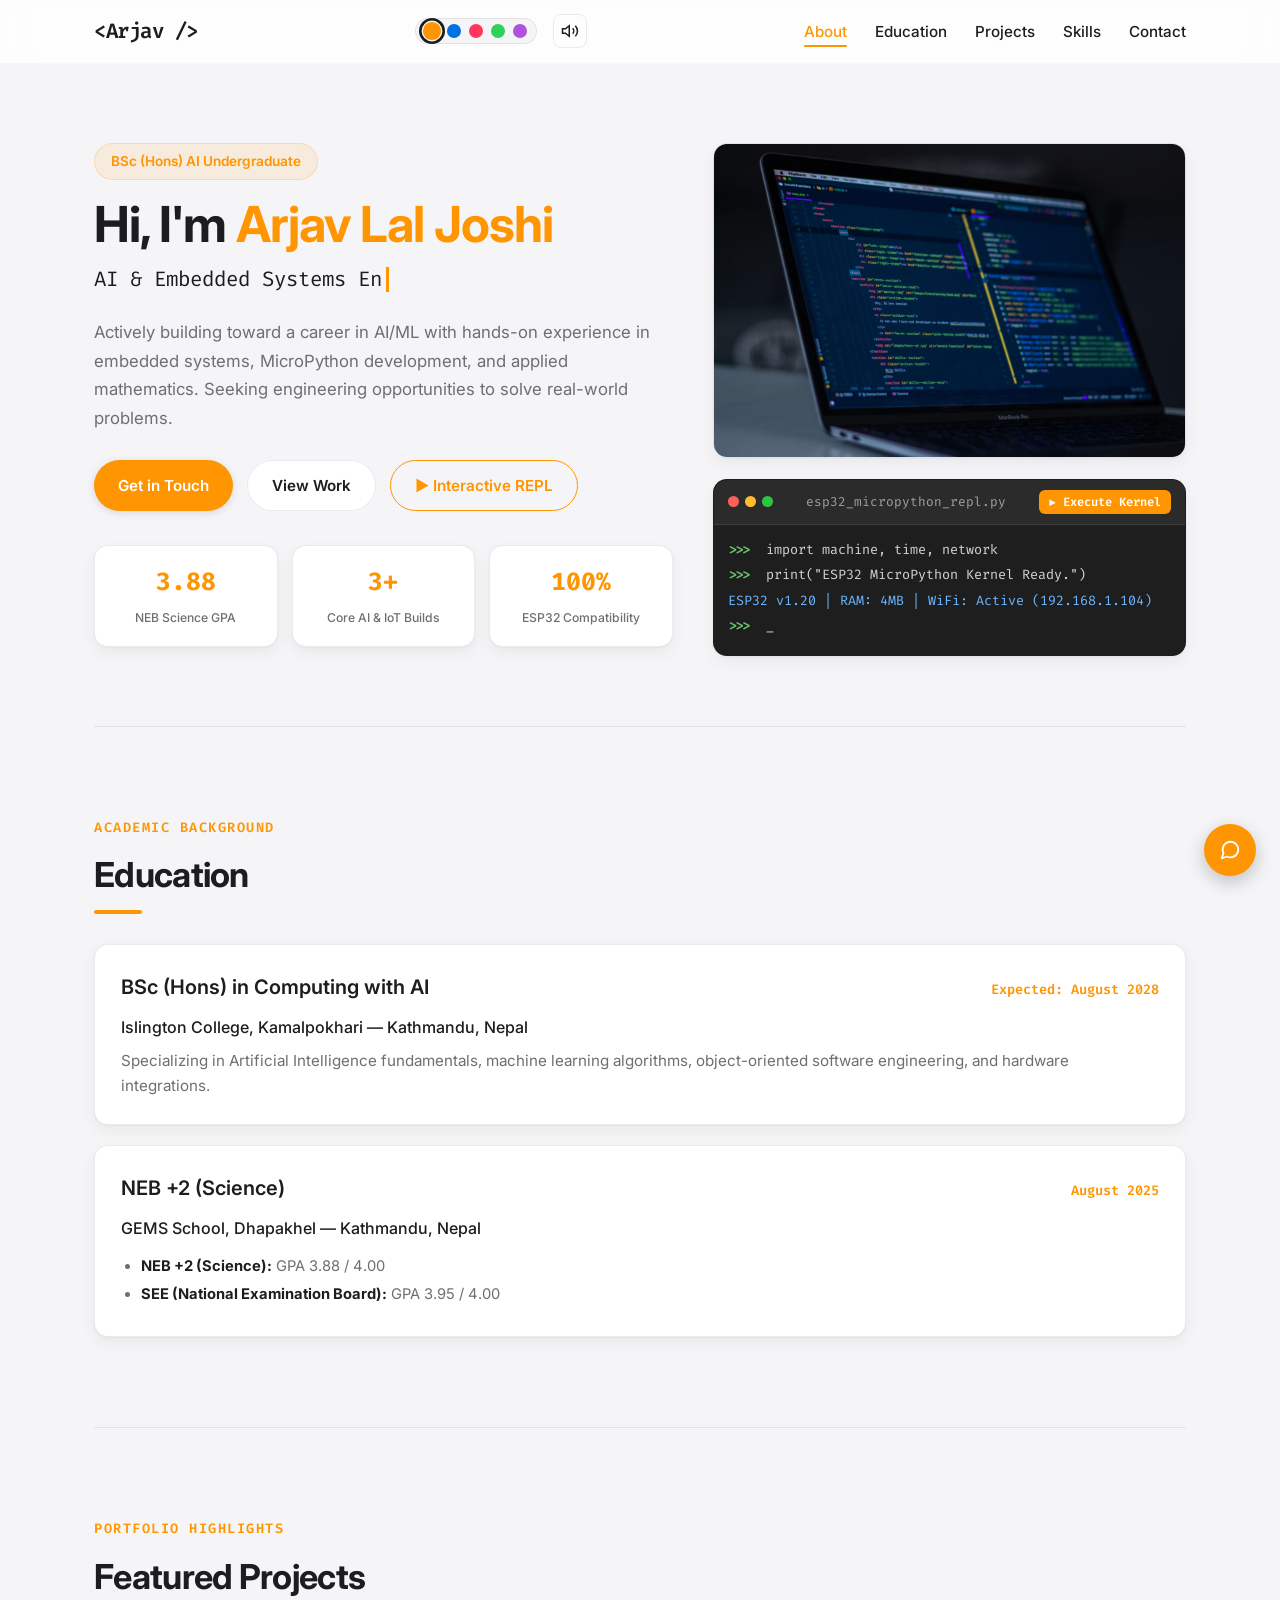
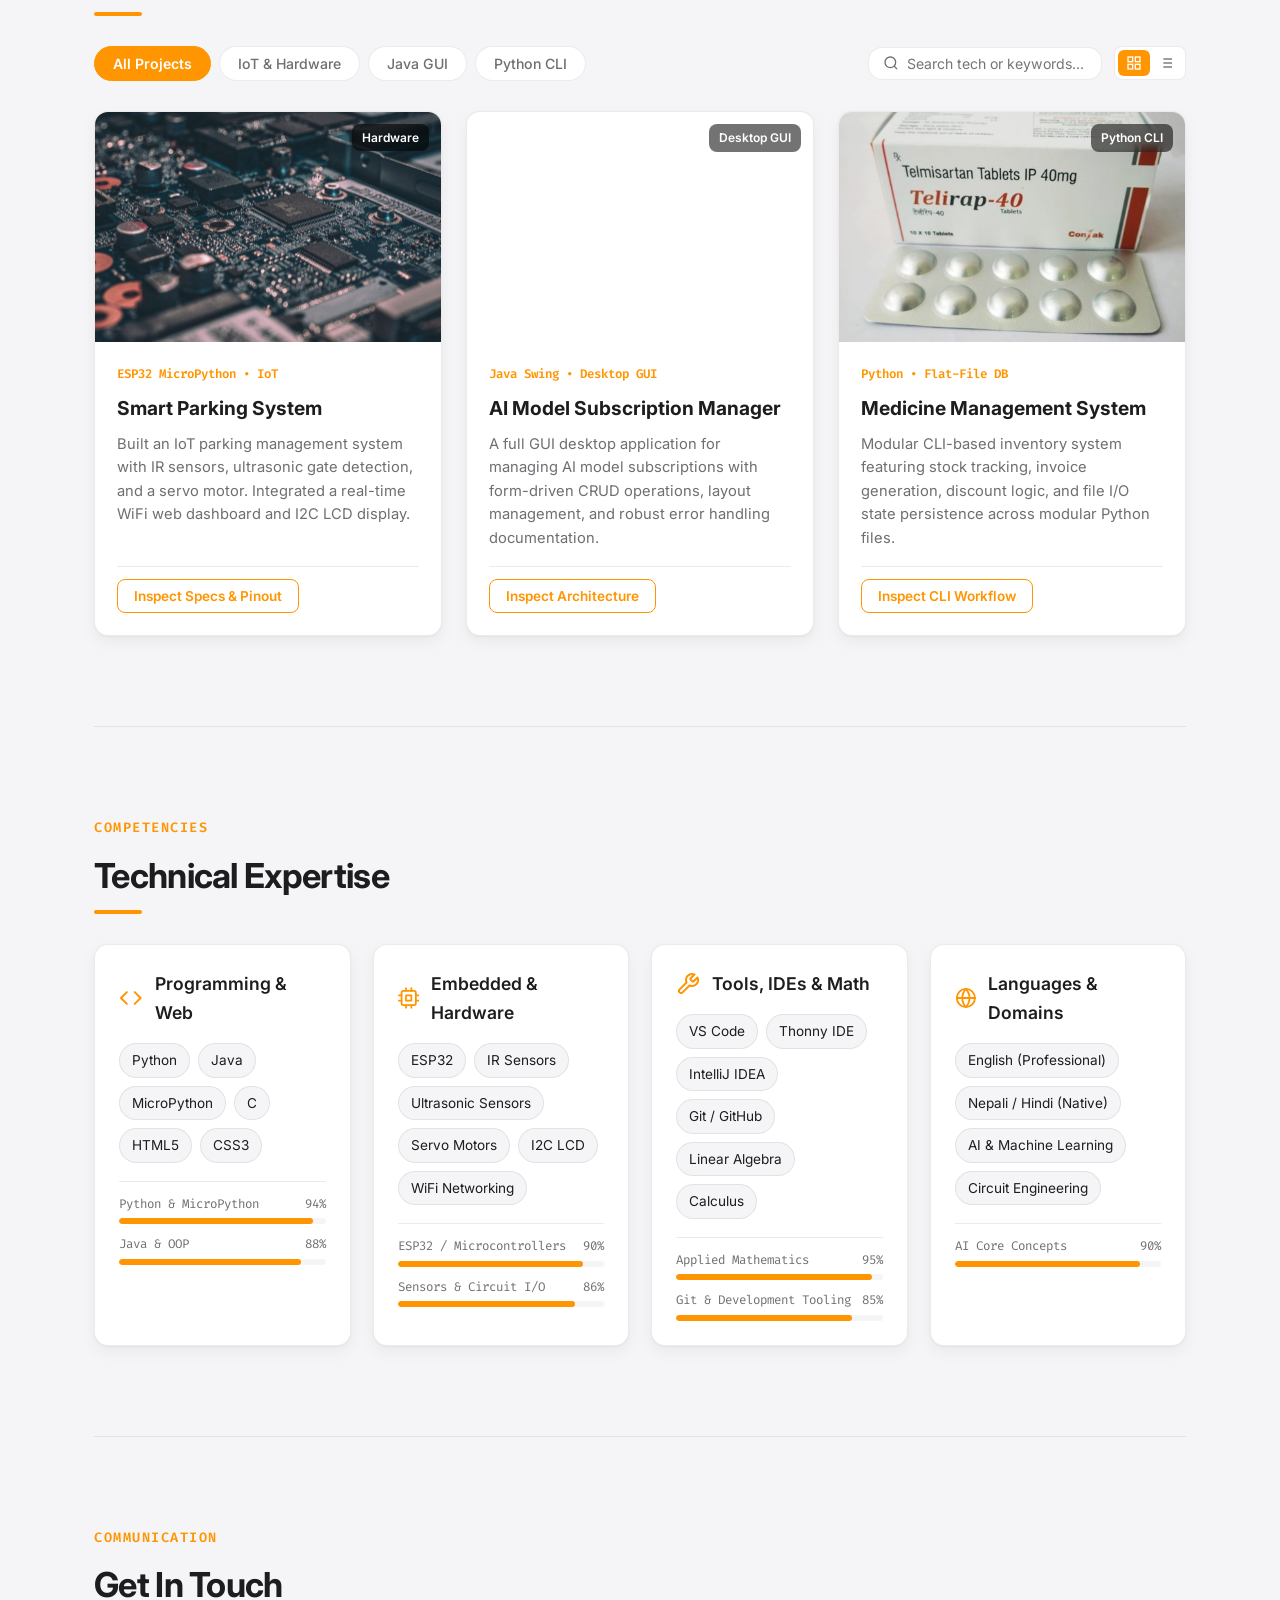
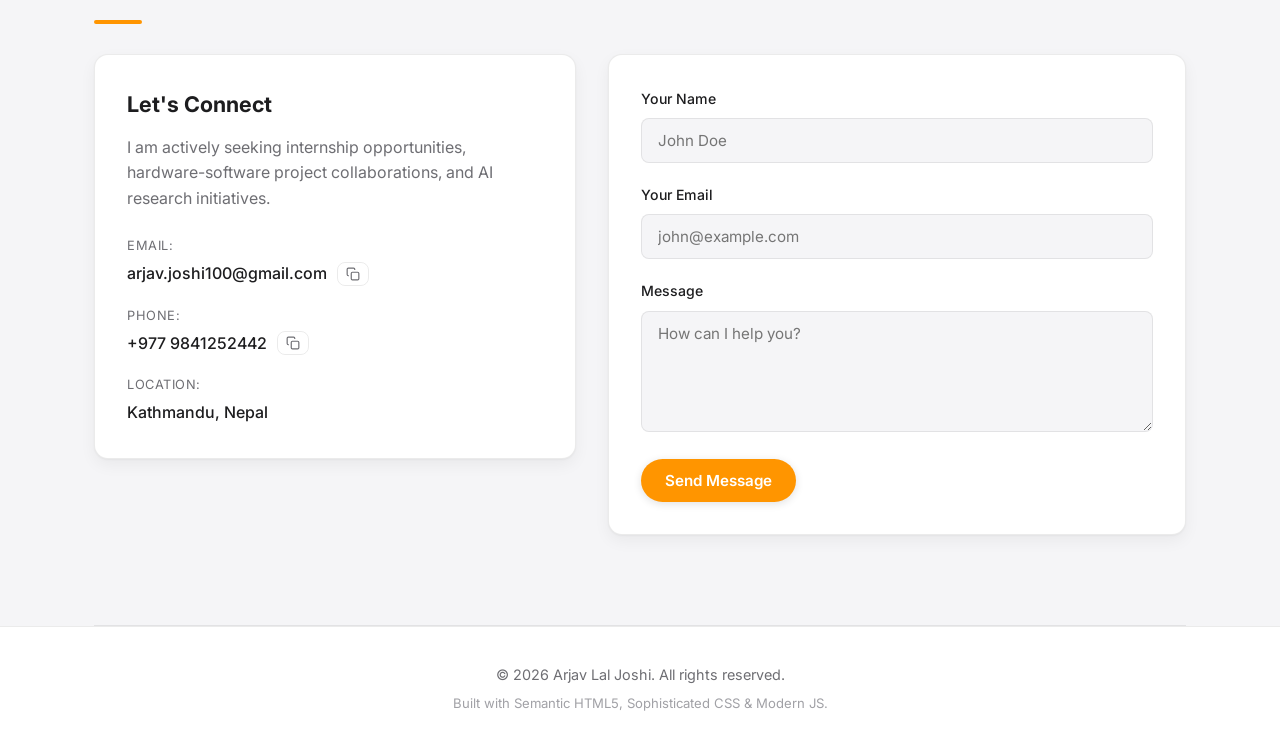
==== commit 7170b0d5: "Move Vcs_class contents to root" ====
--- a/index.html
+++ b/index.html
@@ -70,6 +70,7 @@
                     <button class="theme-dot" data-theme="sapphire" title="Royal Sapphire Blue" aria-label="Sapphire Theme"></button>
                     <button class="theme-dot" data-theme="crimson" title="Crimson Rose" aria-label="Crimson Theme"></button>
                     <button class="theme-dot" data-theme="sage" title="Forest Sage" aria-label="Sage Theme"></button>
+                    <button class="theme-dot" data-theme="purple" title="Royal Purple" aria-label="Purple Theme"></button>
                 </div>
                 <button id="soundToggle" class="icon-btn" title="Toggle Sound Feedback" aria-label="Toggle Sound Feedback">
                     <svg class="sound-icon" width="18" height="18" viewBox="0 0 24 24" fill="none" stroke="currentColor" stroke-width="2"><polygon points="11 5 6 9 2 9 2 15 6 15 11 19 11 5"></polygon><path class="sound-wave" d="M19.07 4.93a10 10 0 0 1 0 14.14M15.54 8.46a5 5 0 0 1 0 7.07"></path></svg>
@@ -474,8 +475,7 @@
     <!-- Interactive Script -->
     <script src="script.js"></script>
 
-    <!-- Chat Widget: a macOS Messages–style Q&A helper about Arjav.
-         Draggable, closed by default, invite bubble nudges the visitor. -->
+    <!-- Chat Widget: a macOS Messages–style Q&A helper about Arjav. -->
     <div id="mcChatWidget" class="mc-chat-widget">
         <div class="mc-invite-bubble" id="mcInviteBubble" role="button" tabindex="0">
             Ask me about Arjav!
--- a/style.css
+++ b/style.css
@@ -1,7 +1,5 @@
 /* ==========================================================================
    Portfolio Styling — Clean macOS-inspired Light Theme
-   Palette: White & light gray surfaces, San Francisco system font,
-            simple flat accent colors (blue / orange / pink / green)
    ========================================================================== */
 
 /* --- CSS Custom Properties & Design System --- */
@@ -10,10 +8,8 @@
     --bg-card: #ffffff;
     --bg-card-hover: #ffffff;
     --primary: #ff9500;
-    /* macOS Orange */
     --primary-hover: #e07d00;
     --accent: #0071e3;
-    /* macOS Blue */
     --text-main: #1d1d1f;
     --text-muted: #6e6e73;
     --border-color: rgba(0, 0, 0, 0.08);
@@ -32,29 +28,31 @@
 /* --- Simple Accent Theme Switching (macOS System Colors) --- */
 [data-active-theme="amber"] {
     --primary: #ff9500;
-    /* Orange */
     --primary-hover: #e07d00;
     --accent: #0071e3;
 }
 
 [data-active-theme="sapphire"] {
     --primary: #0071e3;
-    /* Blue */
     --primary-hover: #005bb5;
     --accent: #5e5ce6;
 }
 
 [data-active-theme="crimson"] {
     --primary: #ff375f;
-    /* Pink/Red */
     --primary-hover: #d81b46;
     --accent: #ff9500;
 }
 
 [data-active-theme="sage"] {
     --primary: #30d158;
-    /* Green */
     --primary-hover: #24a544;
+    --accent: #0071e3;
+}
+
+[data-active-theme="purple"] {
+    --primary: #af52de;
+    --primary-hover: #9334c9;
     --accent: #0071e3;
 }
 
@@ -109,12 +107,10 @@
     object-fit: cover;
 }
 
-/* --- Ambient Background: kept minimal for a clean, simple look --- */
 .ambient-background {
     display: none;
 }
 
-/* --- Scroll Progress Bar (premium "configurator" style indicator) --- */
 .scroll-progress {
     position: fixed;
     top: 0;
@@ -126,7 +122,6 @@
     transition: width 0.1s linear;
 }
 
-/* --- Navigation Header (macOS menu-bar style) --- */
 .navbar {
     position: sticky;
     top: 0;
@@ -138,7 +133,6 @@
     transition: box-shadow var(--transition-normal), border-color var(--transition-normal), padding var(--transition-normal);
 }
 
-/* Added/removed via JS as the page scrolls, for a subtle "settle" effect */
 .navbar.scrolled {
     border-bottom-color: var(--border-color);
     box-shadow: 0 4px 20px rgba(0, 0, 0, 0.06);
@@ -211,6 +205,10 @@
 
 .theme-dot[data-theme="sage"] {
     background: #30d158;
+}
+
+.theme-dot[data-theme="purple"] {
+    background: #af52de;
 }
 
 .theme-dot:hover,
@@ -275,7 +273,6 @@
     color: var(--primary);
 }
 
-/* Scrollspy: added via JS to whichever link matches the section in view */
 .nav-links a.active {
     color: var(--primary);
 }
@@ -284,7 +281,6 @@
     width: 100%;
 }
 
-/* Mobile Menu Toggle */
 .menu-toggle {
     display: none;
     background: transparent;
@@ -303,7 +299,6 @@
     transition: transform var(--transition-fast), opacity var(--transition-fast);
 }
 
-/* --- Layout Containers --- */
 main {
     max-width: 1140px;
     margin: 0 auto;
@@ -350,7 +345,6 @@
     border-radius: 4px;
 }
 
-/* --- Hero Section --- */
 .hero-section {
     display: grid;
     grid-template-columns: 1.1fr 0.9fr;
@@ -413,15 +407,8 @@
 }
 
 @keyframes blink {
-
-    0%,
-    100% {
-        opacity: 1;
-    }
-
-    50% {
-        opacity: 0;
-    }
+    0%, 100% { opacity: 1; }
+    50% { opacity: 0; }
 }
 
 .bio {
@@ -439,7 +426,6 @@
     margin-bottom: 34px;
 }
 
-/* Hero Stats Counter Band */
 .hero-stats-band {
     display: grid;
     grid-template-columns: repeat(3, 1fr);
@@ -470,8 +456,6 @@
     font-weight: 500;
 }
 
-/* Hero Right Column — given perspective so the JS tilt effect below has
-   somewhere to project its 3D rotation into (a showroom "turntable" feel) */
 .hero-right-column {
     display: block;
     flex-direction: column;
@@ -504,9 +488,6 @@
     transform: scale(1.04);
 }
 
-/* Glossy light "sheen" that tracks the cursor across the hero image —
-   injected into the DOM by initHeroImageTilt(), mimicking the reflective
-   highlight sweep you see in car-brand product photography. */
 .image-sheen {
     position: absolute;
     inset: 0;
@@ -523,10 +504,6 @@
     opacity: 1;
 }
 
-/* ESP32 MicroPython Live REPL Console Widget — styled like a real macOS
-   Terminal window, deliberately dark against the light page (the one
-   intentional contrast moment) with authentic red/yellow/green traffic
-   light window controls. */
 .hero-terminal {
     border-radius: var(--radius-md);
     overflow: hidden;
@@ -559,17 +536,9 @@
     border-radius: 50%;
 }
 
-.dot.red {
-    background: #ff5f57;
-}
-
-.dot.yellow {
-    background: #febc2e;
-}
-
-.dot.green {
-    background: #28c840;
-}
+.dot.red { background: #ff5f57; }
+.dot.yellow { background: #febc2e; }
+.dot.green { background: #28c840; }
 
 .terminal-title {
     font-family: var(--font-code);
@@ -623,7 +592,6 @@
     color: #d4d4d4;
 }
 
-/* --- Buttons & Interactive Elements --- */
 .btn {
     display: inline-flex;
     align-items: center;
@@ -684,7 +652,6 @@
     border-radius: var(--radius-sm);
 }
 
-/* --- Card System (flat white surfaces, soft elevation) --- */
 .glow-card {
     background: var(--bg-card);
     border-radius: var(--radius-md);
@@ -698,7 +665,6 @@
     box-shadow: var(--shadow-card-hover);
 }
 
-/* --- Education Section --- */
 .timeline {
     display: flex;
     flex-direction: column;
@@ -759,7 +725,6 @@
     color: var(--text-main);
 }
 
-/* --- Projects Section & Toolbar --- */
 .project-toolbar {
     display: flex;
     justify-content: space-between;
@@ -946,7 +911,6 @@
     border-top: 1px solid var(--border-color);
 }
 
-/* --- Skills Section & Meter Indicators --- */
 .skills-grid {
     display: grid;
     grid-template-columns: repeat(auto-fit, minmax(240px, 1fr));
@@ -1026,7 +990,6 @@
     transition: width 1s ease-out;
 }
 
-/* --- Contact & Form Section --- */
 .contact-container {
     display: grid;
     grid-template-columns: 1fr 1.2fr;
@@ -1160,7 +1123,6 @@
     border: 1px solid rgba(52, 199, 89, 0.30);
 }
 
-/* --- Project Inspection Modal Dialog --- */
 .modal-overlay {
     position: fixed;
     top: 0;
@@ -1250,7 +1212,6 @@
     padding-left: 20px;
 }
 
-/* --- Scroll Reveal & Motion --- */
 .reveal {
     opacity: 0;
     transform: translateY(24px);
@@ -1270,7 +1231,6 @@
     outline-offset: 3px;
 }
 
-/* --- Footer --- */
 footer {
     padding: 36px 24px;
     text-align: center;
@@ -1291,29 +1251,23 @@
     color: #a1a1a6;
 }
 
-/* --- Mobile Responsiveness --- */
 @media (max-width: 900px) {
     .hero-section {
         grid-template-columns: 1fr;
         padding: 56px 0;
     }
-
     .hero-content h1 {
         font-size: 2.4rem;
     }
-
     .contact-container {
         grid-template-columns: 1fr;
     }
-
     .hero-stats-band {
         grid-template-columns: 1fr;
     }
-
     .projects-grid.list-view .project-card {
         flex-direction: column;
     }
-
     .projects-grid.list-view .project-image {
         width: 100%;
     }
@@ -1323,7 +1277,6 @@
     .menu-toggle {
         display: flex;
     }
-
     .nav-menu {
         position: absolute;
         top: 100%;
@@ -1336,12 +1289,10 @@
         overflow: hidden;
         transition: max-height 0.35s ease, padding 0.35s ease;
     }
-
     .nav-menu.open {
         max-height: 300px;
         padding: 20px 0;
     }
-
     .nav-links {
         flex-direction: column;
         align-items: center;
@@ -1350,7 +1301,6 @@
 }
 
 @media (prefers-reduced-motion: reduce) {
-
     .reveal,
     .cursor {
         animation: none !important;
@@ -1360,11 +1310,6 @@
     }
 }
 
-/* ==========================================================================
-   Chat Widget — macOS Messages–style Q&A helper about Arjav
-   Reuses the site's own design tokens (font, radius, shadow, accent) so it
-   reads as a native part of the interface rather than a bolted-on widget.
-   ========================================================================== */
 .mc-chat-widget {
     position: fixed;
     right: 24px;
@@ -1400,9 +1345,6 @@
     transform: translateY(0) scale(0.96);
 }
 
-/* Speech-bubble nudge that invites the visitor to open the chat —
-   styled like an iMessage bubble, complete with a small trailing
-   circle "tail" instead of a pointed triangle. */
 .mc-invite-bubble {
     position: absolute;
     right: 62px;
@@ -1456,8 +1398,6 @@
     display: none;
 }
 
-/* Chat panel — a soft white card, same radius/shadow language as the
-   rest of the site's .glow-card surfaces. */
 .mc-chat-panel {
     position: absolute;
     right: 0;
@@ -1483,8 +1423,6 @@
     pointer-events: auto;
 }
 
-/* Reuses the same .terminal-dots / .dot styling as the hero terminal
-   widget, so the "window chrome" language stays consistent site-wide. */
 .mc-chat-header {
     background: #f5f5f7;
     padding: 12px 14px;
@@ -1506,7 +1444,6 @@
     font-weight: 600;
     color: var(--text-main);
     margin-right: 22px;
-    /* balances the traffic-dot cluster so the title optically centers */
 }
 
 .mc-chat-close {
@@ -1537,9 +1474,6 @@
     background: var(--bg-card);
 }
 
-/* iMessage-style bubbles: bot messages in light gray on the left, user
-   messages in the current accent color on the right. Tying the user
-   bubble to var(--primary) means it recolors live with the theme dots. */
 .mc-msg {
     font-size: 0.86rem;
     line-height: 1.45;
@@ -1550,15 +1484,8 @@
 }
 
 @keyframes mcMsgIn {
-    from {
-        opacity: 0;
-        transform: translateY(6px);
-    }
-
-    to {
-        opacity: 1;
-        transform: translateY(0);
-    }
+    from { opacity: 0; transform: translateY(6px); }
+    to { opacity: 1; transform: translateY(0); }
 }
 
 .mc-msg-bot {
@@ -1635,17 +1562,14 @@
     transform: scale(1.06);
 }
 
-/* Mobile: dock full-width near the bottom instead of a floating panel */
 @media (max-width: 480px) {
     .mc-chat-widget {
         right: 14px;
         bottom: 14px;
     }
-
     .mc-chat-panel {
         width: calc(100vw - 28px);
     }
-
     .mc-invite-bubble {
         display: none;
     }
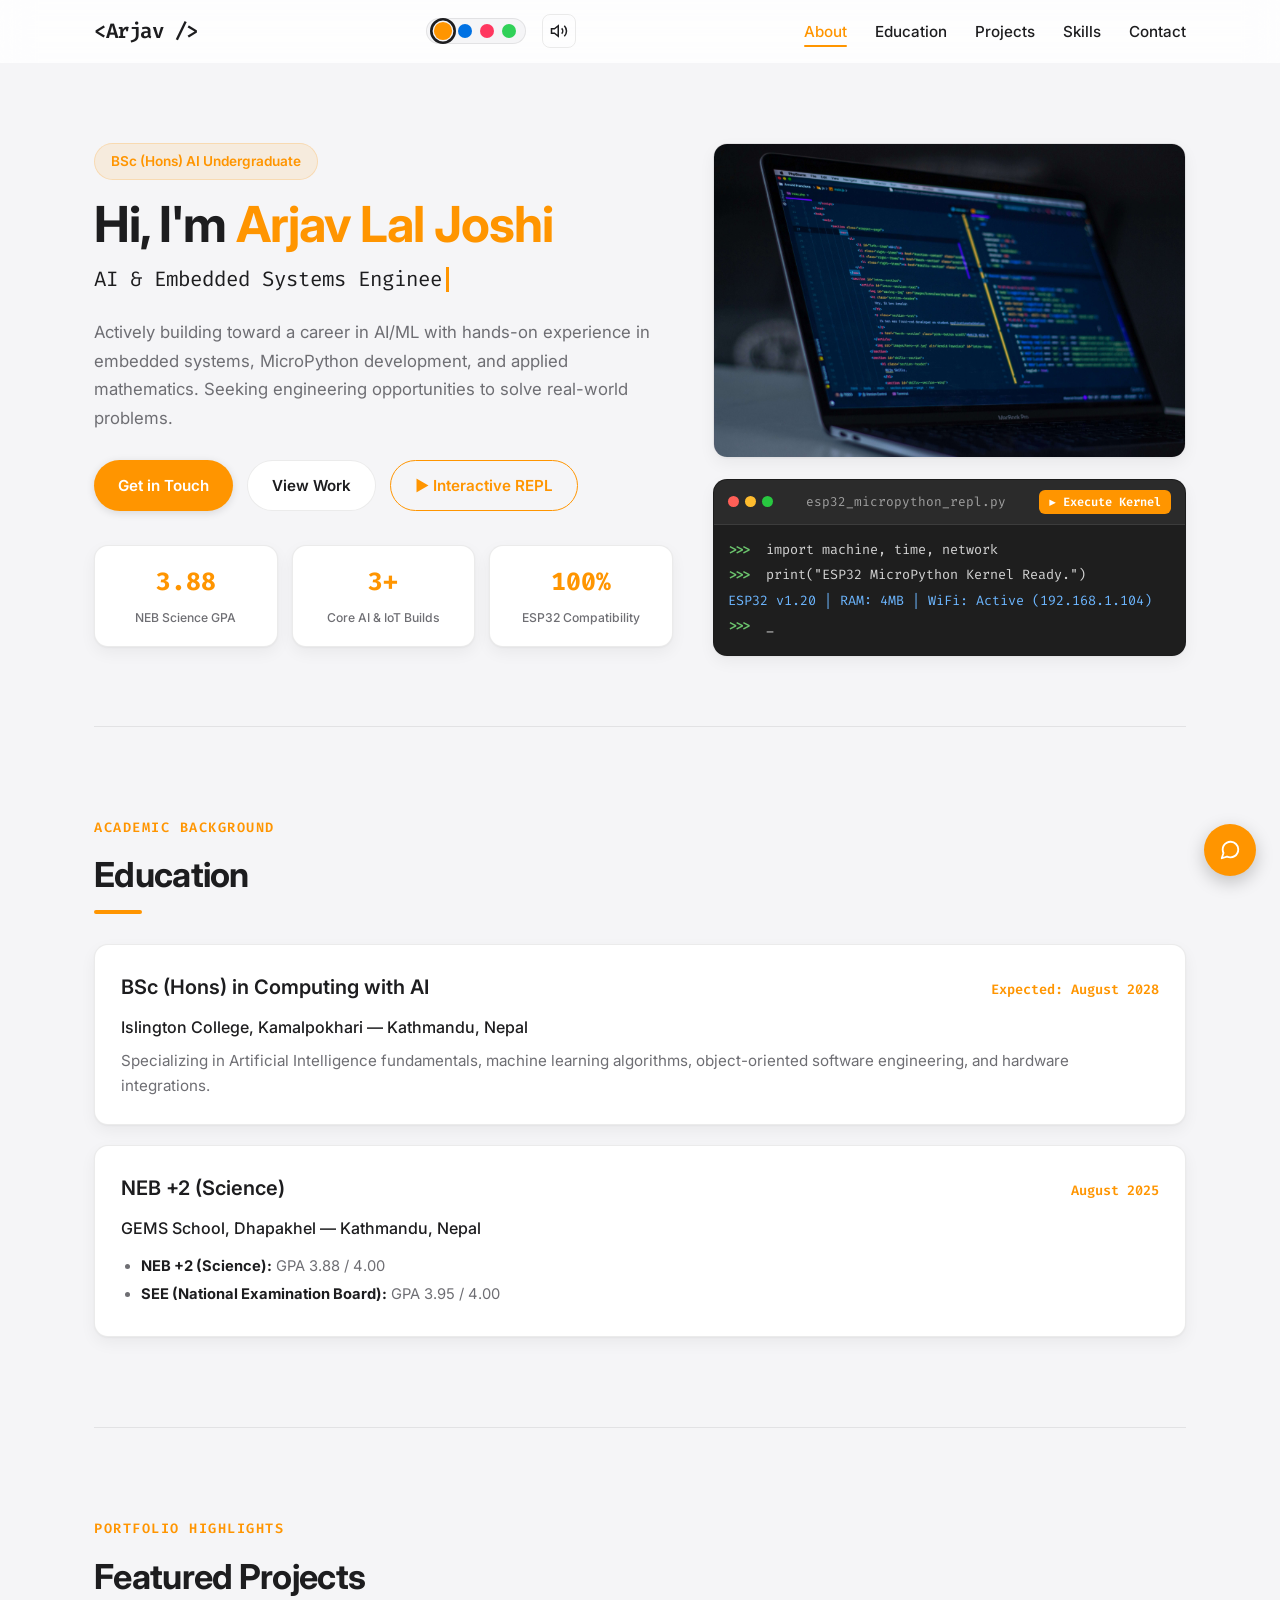
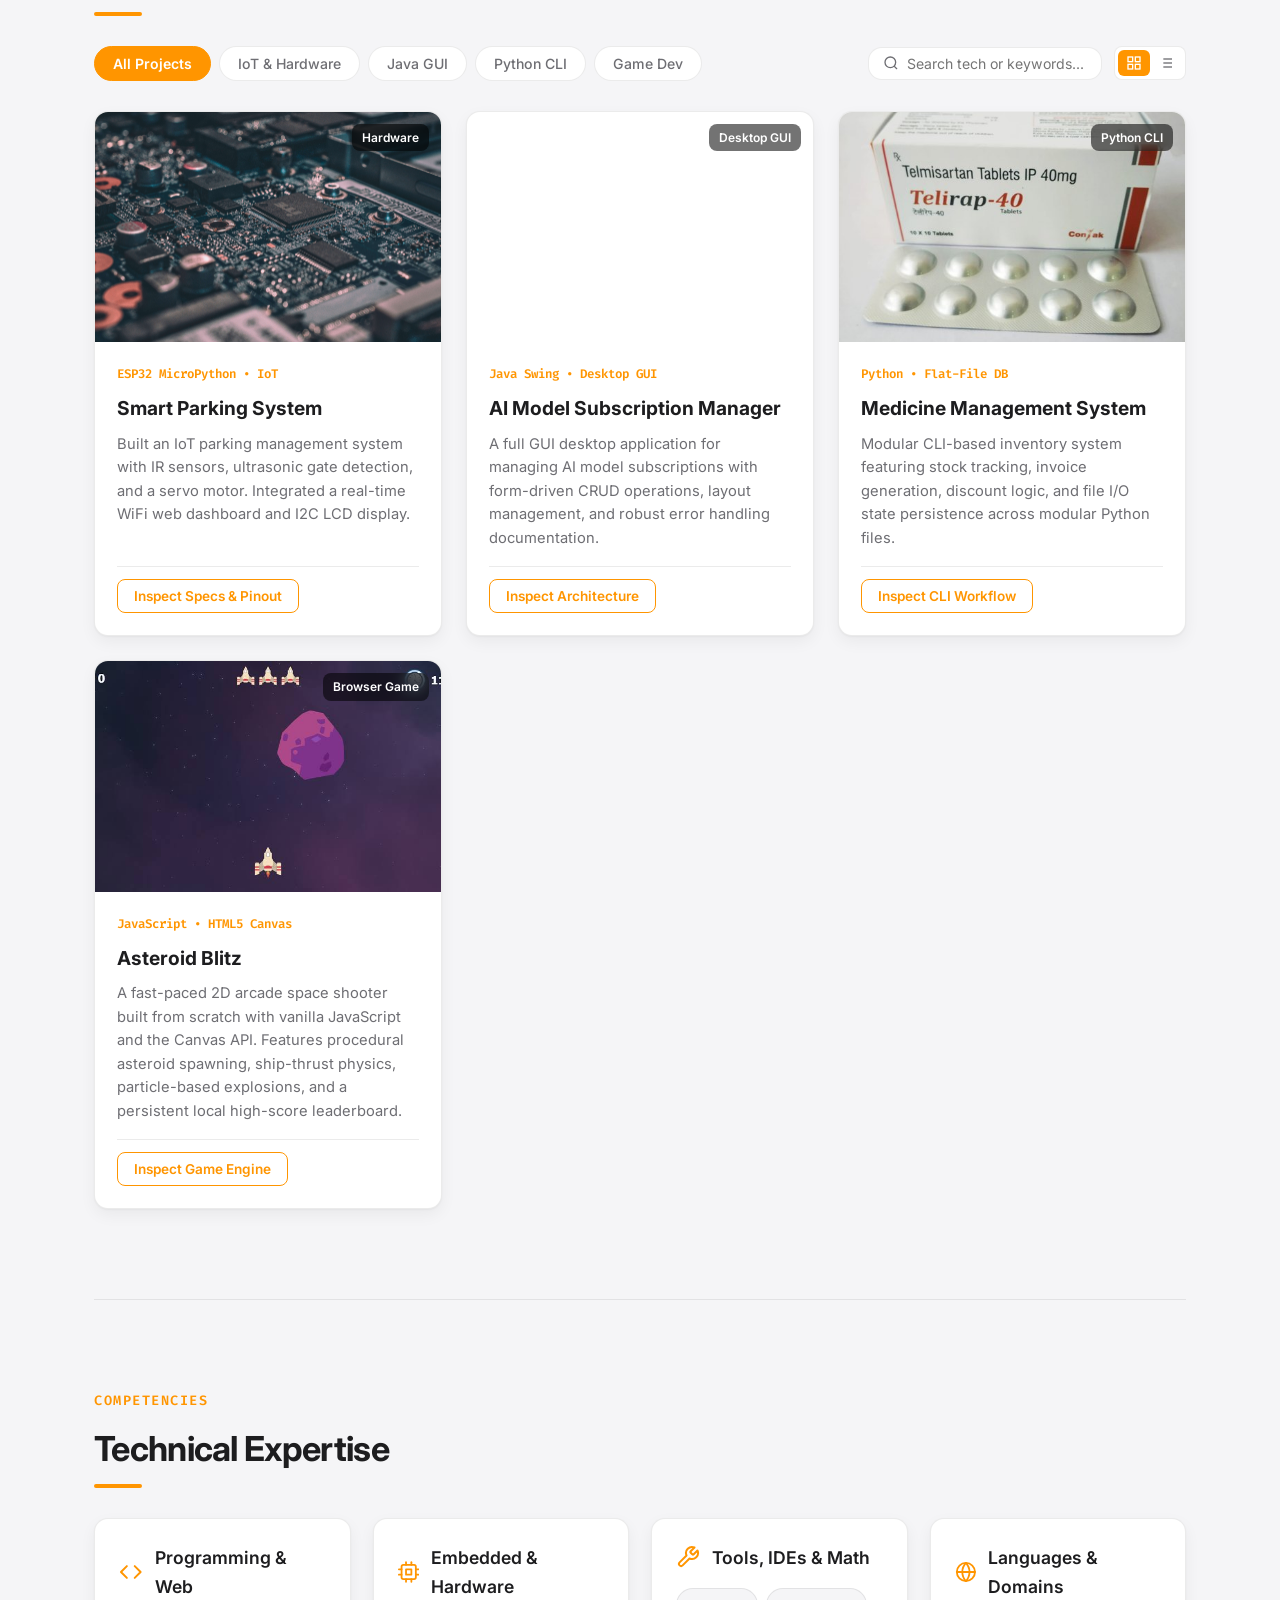
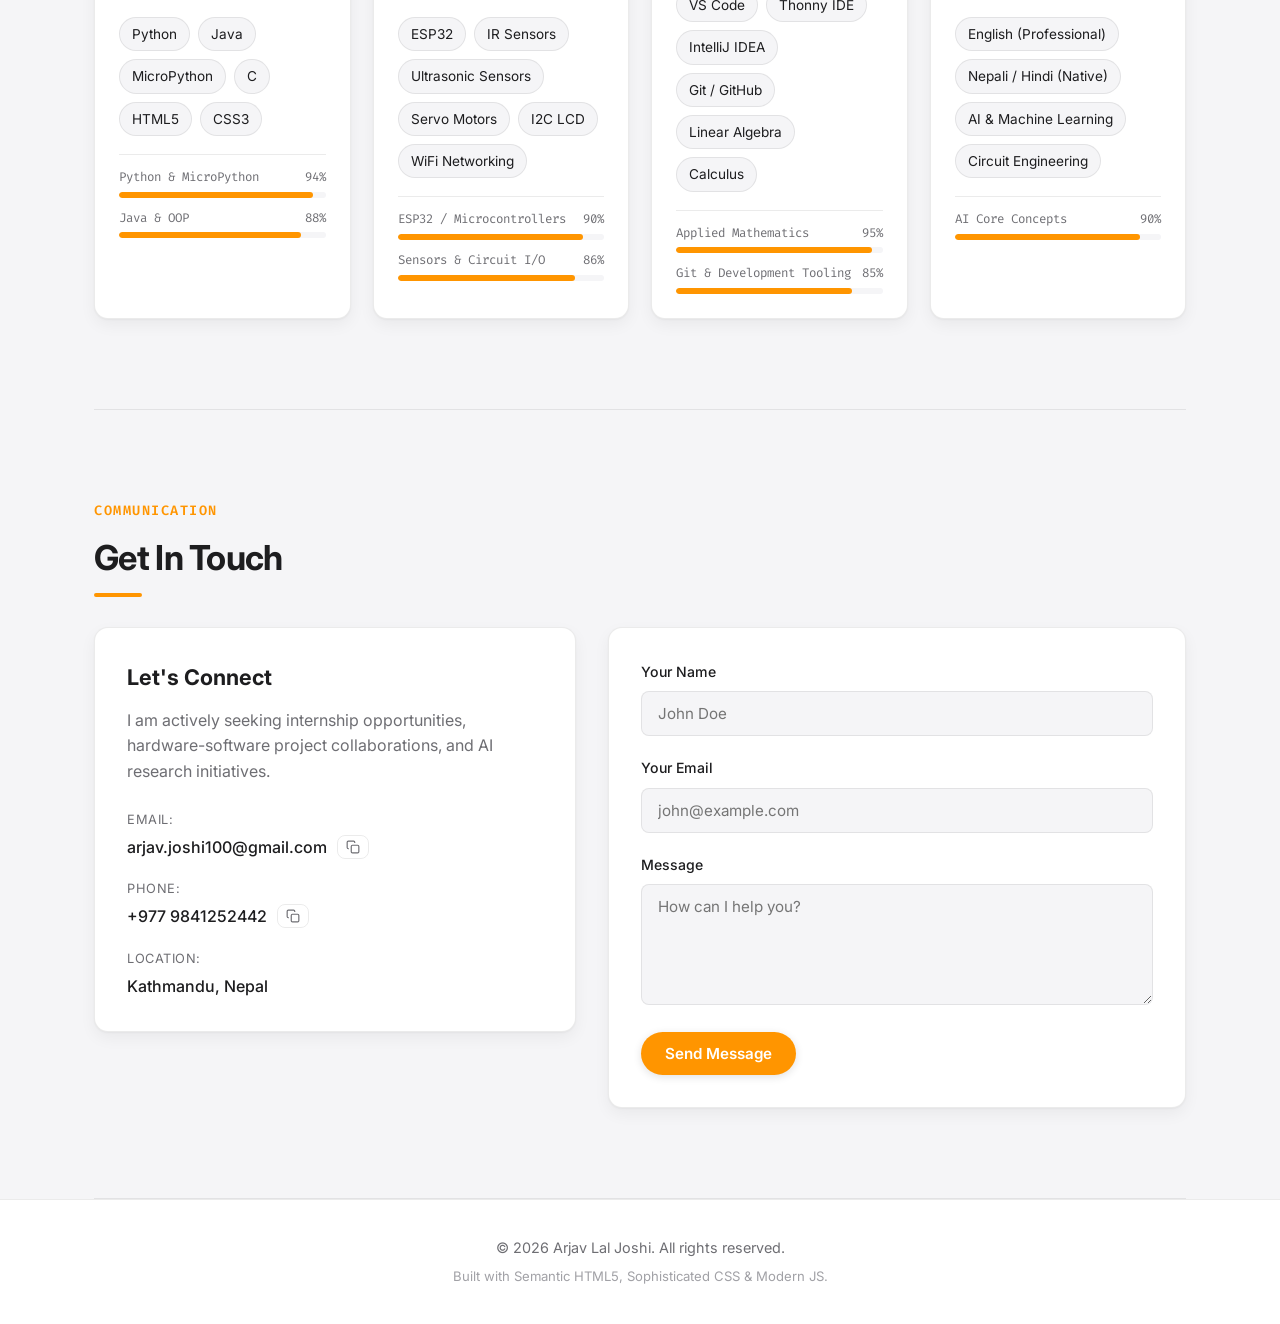
==== commit 0e01d395: "First commit, added new project" ====
--- a/index.html
+++ b/index.html
@@ -70,7 +70,6 @@
                     <button class="theme-dot" data-theme="sapphire" title="Royal Sapphire Blue" aria-label="Sapphire Theme"></button>
                     <button class="theme-dot" data-theme="crimson" title="Crimson Rose" aria-label="Crimson Theme"></button>
                     <button class="theme-dot" data-theme="sage" title="Forest Sage" aria-label="Sage Theme"></button>
-                    <button class="theme-dot" data-theme="purple" title="Royal Purple" aria-label="Purple Theme"></button>
                 </div>
                 <button id="soundToggle" class="icon-btn" title="Toggle Sound Feedback" aria-label="Toggle Sound Feedback">
                     <svg class="sound-icon" width="18" height="18" viewBox="0 0 24 24" fill="none" stroke="currentColor" stroke-width="2"><polygon points="11 5 6 9 2 9 2 15 6 15 11 19 11 5"></polygon><path class="sound-wave" d="M19.07 4.93a10 10 0 0 1 0 14.14M15.54 8.46a5 5 0 0 1 0 7.07"></path></svg>
@@ -209,6 +208,7 @@
                     <button class="filter-btn" data-filter="iot" role="tab" aria-selected="false">IoT &amp; Hardware</button>
                     <button class="filter-btn" data-filter="java" role="tab" aria-selected="false">Java GUI</button>
                     <button class="filter-btn" data-filter="python" role="tab" aria-selected="false">Python CLI</button>
+                    <button class="filter-btn" data-filter="game" role="tab" aria-selected="false">Game Dev</button>
                 </div>
 
                 <div class="project-actions-bar">
@@ -275,6 +275,23 @@
                         <div class="project-card-footer">
                             <button class="btn btn-sm btn-outline inspect-project-btn" data-project="medicine">
                                 Inspect CLI Workflow
+                            </button>
+                        </div>
+                    </div>
+                </article>
+
+                <article class="project-card glow-card" data-category="game" data-tags="javascript html5 canvas game-dev collision-detection webaudio localstorage">
+                    <div class="project-image">
+                        <img src="images/asteroid-blitz.jpg" alt="Retro-style 2D space shooter game screenshot" width="600" height="400" loading="lazy" decoding="async">
+                        <span class="project-badge">Browser Game</span>
+                    </div>
+                    <div class="project-content">
+                        <span class="project-tag">JavaScript • HTML5 Canvas</span>
+                        <h3>Asteroid Blitz</h3>
+                        <p>A fast-paced 2D arcade space shooter built from scratch with vanilla JavaScript and the Canvas API. Features procedural asteroid spawning, ship-thrust physics, particle-based explosions, and a persistent local high-score leaderboard.</p>
+                        <div class="project-card-footer">
+                            <button class="btn btn-sm btn-outline inspect-project-btn" data-project="asteroidblitz">
+                                Inspect Game Engine
                             </button>
                         </div>
                     </div>
@@ -475,7 +492,8 @@
     <!-- Interactive Script -->
     <script src="script.js"></script>
 
-    <!-- Chat Widget: a macOS Messages–style Q&A helper about Arjav. -->
+    <!-- Chat Widget: a macOS Messages–style Q&A helper about Arjav.
+         Draggable, closed by default, invite bubble nudges the visitor. -->
     <div id="mcChatWidget" class="mc-chat-widget">
         <div class="mc-invite-bubble" id="mcInviteBubble" role="button" tabindex="0">
             Ask me about Arjav!
